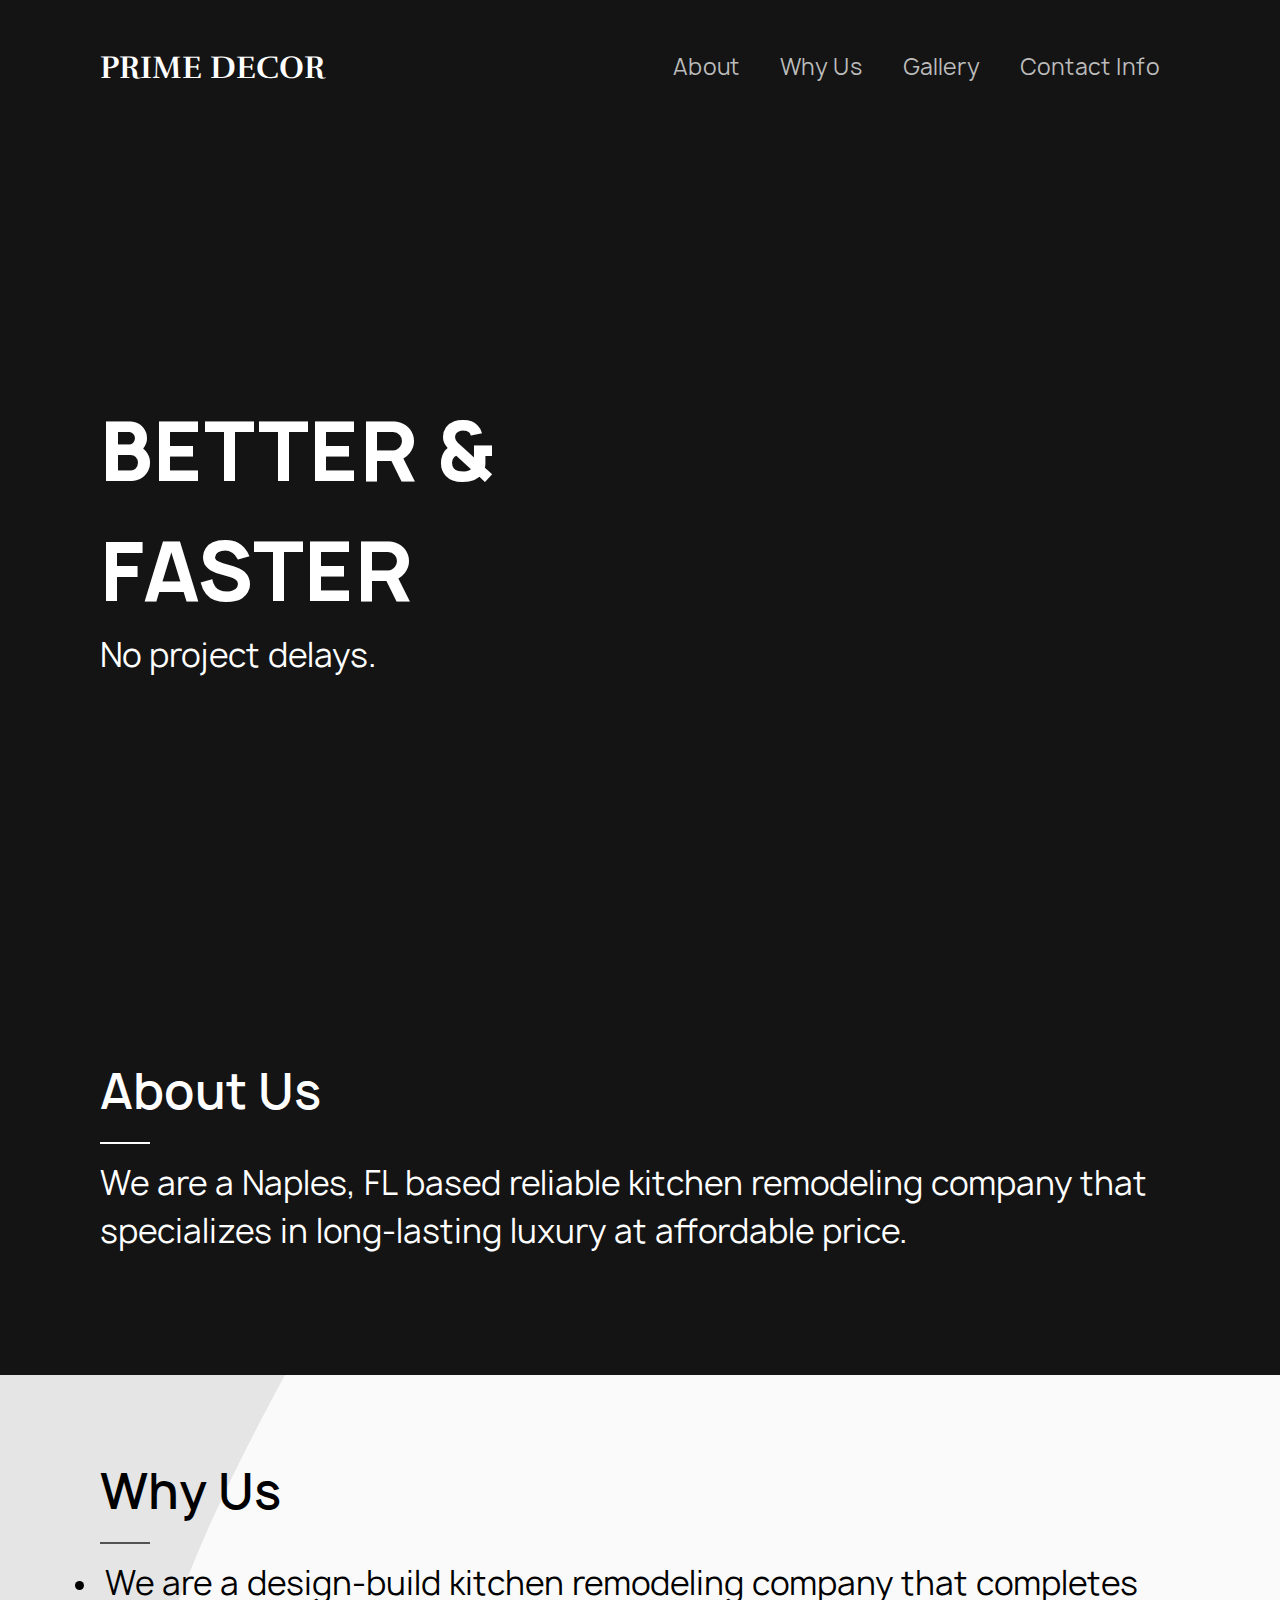
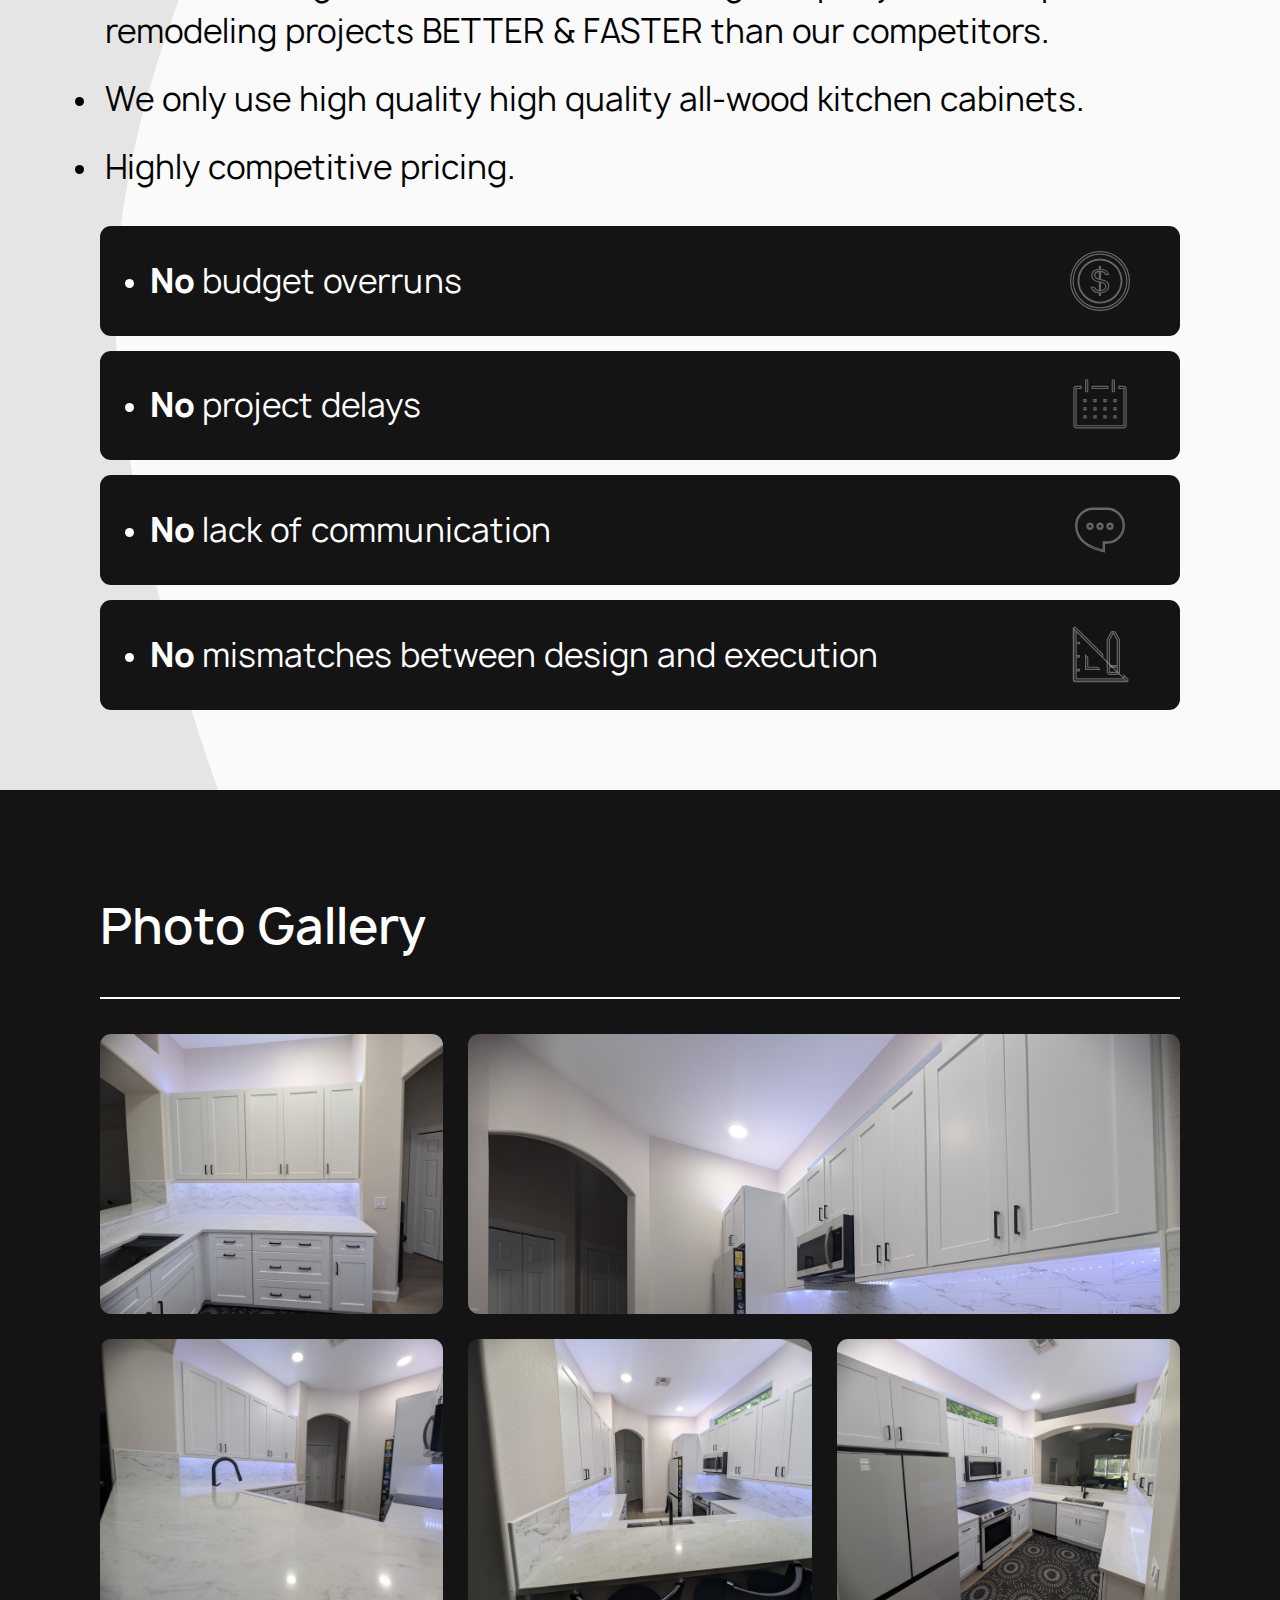
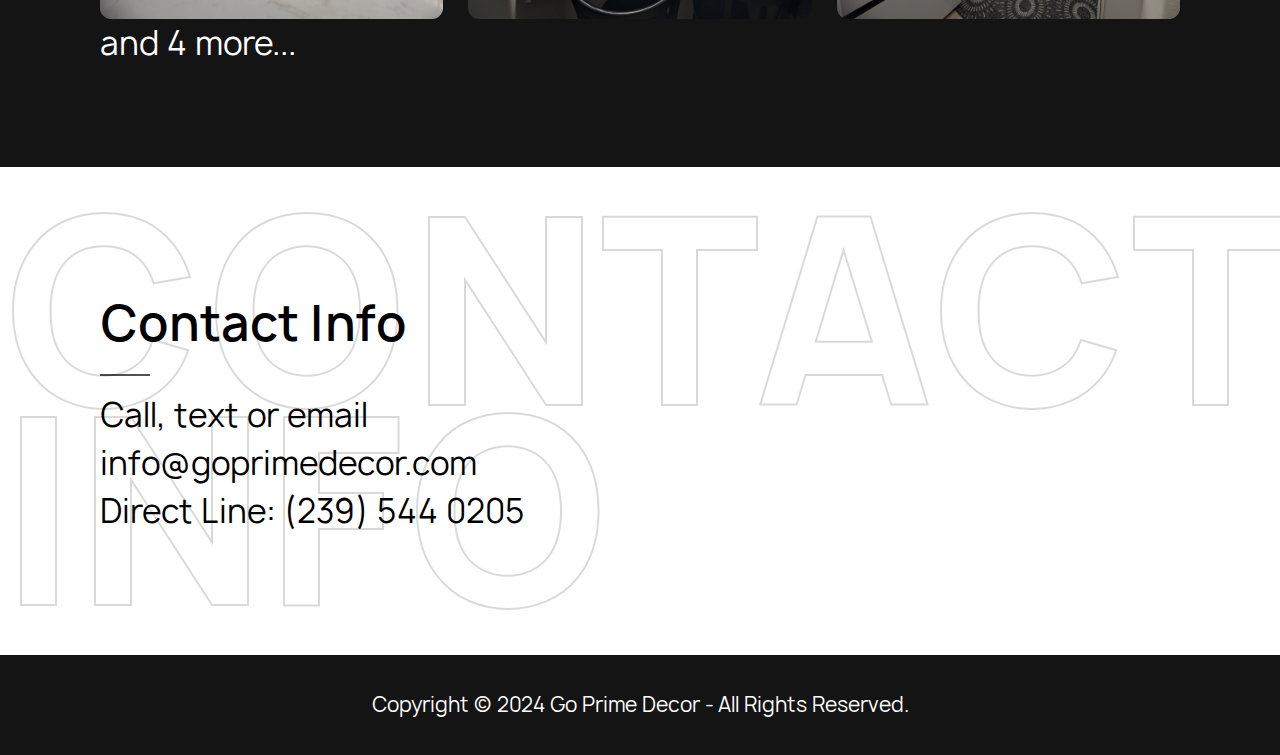
==== index.html @ 61acd876 "comm" ====
<!DOCTYPE html>
<html lang="en">

<head>
    <meta charset="UTF-8">
    <meta name="viewport" content="width=device-width, initial-scale=1.0">
    <title>Prime Decor</title>
    <link rel="stylesheet" href="https://cdnjs.cloudflare.com/ajax/libs/animate.css/4.1.1/animate.min.css" />
    <link rel="stylesheet" href="./styles/styles.css">
    <link rel="stylesheet" href="./styles/lightbox.css">
    <script src="./js/lightbox.js"></script>
</head>

<body>
    <header>
        <section class="header-container container" id="home">
            <h3 class="header-logo">
                <a href="#home" class="animate__animated animate__bounce">Prime Decor</a>
            </h3>

            <button class="header-burger" id="burger-button">
                <span class="burger-icon">&#9776;</span>
                <span class="close-icon">&times;</span>
            </button>

            <nav class="header-navbar" id="navbar">
                <ul>
                    <li class="header-navbar__item">
                        <a href="#about">About</a>
                    </li>
                    <li class="header-navbar__item">
                        <a href="#why">Why Us</a>
                    </li>
                    <li class="header-navbar__item">
                        <a href="#photo">Gallery</a>
                    </li>
                    <li class="header-navbar__item">
                        <a href="#contact">Contact Info</a>
                    </li>
                </ul>
            </nav>
        </section>
    </header>

    <main>
        <section class="slider container animate__animated animate__flipInX">
            <div class="slider-overlay"></div>
            <h1 class="slider-heading">
                Your Vision - Our Expertise <br>
                Kitchen remodeling done right
            </h1>
            <p class="slider-text">No project delays.</p>
        </section>

        <section class="about container withline" id="about">
            <h2 class="about-header animate__animated animate__backInLeft">About Us</h2>
            <p class="about-text">
                We are a Naples, FL based reliable kitchen remodeling company that
                specializes in long-lasting luxury at affordable price.
            </p>
        </section>

        <section class="why withline-light" id="why">
            <div class="why-content container">
                <h2 class="why-header">Why Us</h2>
                <ul class="why-list">
                    <li class="why-list__item">
                        <p>We are a design-build kitchen remodeling company that completes remodeling projects BETTER &
                            FASTER than our competitors.</p>
                    </li>
                    <li class="why-list__item">
                        <p>We only use high quality high quality all-wood kitchen cabinets.</p>
                    </li>
                    <li class="why-list__item">
                        <p>Highly competitive pricing.</p>
                    </li>
                </ul>

            </div>
            <ul class="why-cards container">
                <div class="why-cards__item animate__animated animate__lightSpeedInLeft animate__delay-1s">
                    <li class="why-cards__item-text">
                        <p><span>No</span> budget overruns</p>
                    </li>
                    <img src="./icons/coin.svg" class="why-cards__item-icon"></img>
                </div>

                <div class="why-cards__item animate__animated animate__lightSpeedInLeft animate__delay-2s">
                    <li class="why-cards__item-text">
                        <p><span>No</span> project delays</p>
                    </li>
                    <img src="./icons/calendar.svg" class="why-cards__item-icon"></img>
                </div>

                <div class="why-cards__item animate__animated animate__lightSpeedInLeft animate__delay-3s">
                    <li class="why-cards__item-text">
                        <p><span>No</span> lack of communication</p>
                    </li>
                    <img src="./icons/message.svg" class="why-cards__item-icon"></img>
                </div>

                <div class="why-cards__item animate__animated animate__lightSpeedInLeft animate__delay-4s">
                    <li class="why-cards__item-text">
                        <p><span>No</span> mismatches between design and execution</p>
                    </li>
                    <img src="./icons/design.svg" class="why-cards__item-icon"></img>
                </div>
            </ul>
        </section>




        <section class="photo-gallery container withline-long" id="photo">
            <h2 class="gallery-title">Photo Gallery</h2>
            <div class="photos">
            </div>
            <p class="gallery-more-text">and <span id="remaining-count">0</span> more...</p>
        </section>

        <section class="contact container withline-light" id="contact">
            <div class="contact-content">
                <h2 class="contact-title">Contact Info</h2>
                <p class="contact-text">Call, text or email <br>
                    <span><a href="mailto:info@goprimedecor.com">info@goprimedecor.com</a></span> <br>
                    <a href="tel:+2395440205">Direct Line: (239) 544 0205</a>
                </p>
            </div>
        </section>

    </main>

    <footer>
        <section class="footer-section">
            <p class="footer-text">Copyright © 2024 Go Prime Decor - All Rights Reserved.</p>
        </section>
    </footer>
    <script src="./js/script.js"></script>
</body>

</html>
---- styles/styles.css ----
@charset "UTF-8";
/**
  Нормализация блочной модели
 */
*,
::before,
::after {
  box-sizing: border-box;
}

/**
  Убираем внутренние отступы слева тегам списков,
  у которых есть атрибут class
 */
:where(ul, ol):where([class]) {
  padding-left: 0;
}

/**
  Убираем внешние отступы body и двум другим тегам,
  у которых есть атрибут class
 */
body,
:where(blockquote, figure):where([class]) {
  margin: 0;
}

/**
  Убираем внешние отступы вертикали нужным тегам,
  у которых есть атрибут class
 */
:where(h1,
h2,
h3,
h4,
h5,
h6,
p,
ul,
ol,
dl):where([class]) {
  margin-block: 0;
}

:where(dd[class]) {
  margin-left: 0;
}

:where(fieldset[class]) {
  margin-left: 0;
  padding: 0;
  border: none;
}

/**
  Убираем стандартный маркер маркированному списку,
  у которого есть атрибут class
 */
:where(ul[class]) {
  list-style: none;
}

:where(address[class]) {
  font-style: normal;
}

/**
  Обнуляем вертикальные внешние отступы параграфа,
  объявляем локальную переменную для внешнего отступа вниз,
  чтобы избежать взаимодействие с более сложным селектором
 */
p {
  --paragraphMarginBottom: 24px;
  margin-block: 0;
}

/**
  Внешний отступ вниз для параграфа без атрибута class,
  который расположен не последним среди своих соседних элементов
 */
p:where(:not([class]):not(:last-child)) {
  margin-bottom: var(--paragraphMarginBottom);
}

/**
  Упрощаем работу с изображениями
 */
img {
  display: block;
  max-width: 100%;
}

/**
  Наследуем свойства шрифт для полей ввода
 */
input,
textarea,
select,
button {
  font: inherit;
}

html {
  /**
    Пригодится в большинстве ситуаций
    (когда, например, нужно будет "прижать" футер к низу сайта)
   */
  height: 100%;
}

/**
  Плавный скролл
 */
html,
:has(:target) {
  scroll-behavior: smooth;
}

body {
  /**
    Пригодится в большинстве ситуаций
    (когда, например, нужно будет "прижать" футер к низу сайта)
   */
  min-height: 100%;
  /**
    Унифицированный интерлиньяж
   */
  line-height: 1.5;
}

/**
  Приводим к единому цвету svg-элементы
 */
svg *[fill] {
  fill: currentColor;
}

svg *[stroke] {
  stroke: currentColor;
}

/**
  Чиним баг задержки смены цвета при взаимодействии с svg-элементами
 */
svg * {
  transition-property: fill, stroke;
}

/**
  Удаляем все анимации и переходы для людей,
  которые предпочитают их не использовать
 */
@media (prefers-reduced-motion: reduce) {
  *,
  ::before,
  ::after {
    animation-duration: 0.01ms !important;
    animation-iteration-count: 1 !important;
    transition-duration: 0.01ms !important;
    scroll-behavior: auto !important;
  }
}
@font-face {
  font-family: "Manrope";
  src: url("../fonts/Manrope-Regular.woff2") format("woff2");
  font-weight: 400;
  font-style: normal;
  font-display: swap;
}
@font-face {
  font-family: "Manrope";
  src: url("../fonts/Manrope-Medium.woff2") format("woff2");
  font-weight: 500;
  font-style: normal;
  font-display: swap;
}
@font-face {
  font-family: "Manrope";
  src: url("../fonts/Manrope-Semibold.woff2") format("woff2");
  font-weight: 600;
  font-style: normal;
  font-display: swap;
}
@font-face {
  font-family: "Manrope";
  src: url("../fonts/Manrope-ExtraBold.woff2") format("woff2");
  font-weight: 800;
  font-style: normal;
  font-display: swap;
}
@font-face {
  font-family: "Rufina";
  src: url("../fonts/Rufina-Bold.woff2") format("woff2");
  font-weight: 700;
  font-style: normal;
  font-display: swap;
}
body {
  font-family: var(--font-family-base);
  font-weight: 400;
  color: var(--color-light);
  background-color: var(--color-dark);
}

a,
button,
input,
textarea,
svg * {
  transition-duration: 0.3s;
}

a {
  text-decoration: none;
  color: inherit;
}

h1 {
  font-size: 80px;
  font-weight: 800;
}

h2 {
  font-size: 48px;
  font-weight: 600;
}

p {
  font-size: 32px;
}

:root {
  --color-dark: #141414;
  --color-light: #fff;
  --color-black: #000;
  --color-gray: #BCBCBC;
  --color-line-gray: #525252;
  --line: 2px solid var(--color-light);
  --radius: 11px;
  --transparent-35: rgba(white, 0.35);
  --transparent-text: rgba(0,0,0, 0.15);
  --transparent-text-mobile: rgba(0,0,0, 0.09);
  --blackout-photo: rgba(0, 0, 0, 0.50);
  --font-family-base: "Manrope", sans-serif;
  --font-family-logo: "Rufina", sans-serif;
}

@media (max-width: 1023px) {
  h1 {
    font-size: 70px;
  }
}
@media (max-width: 767px) {
  h1 {
    font-size: 45px;
  }
}
@media (max-width: 480px) {
  h1 {
    font-size: 35px;
  }
}

@media (max-width: 1023px) {
  h2 {
    font-size: 35px;
  }
}
@media (max-width: 767px) {
  h2 {
    font-size: 35px;
  }
}
@media (max-width: 480px) {
  h2 {
    font-size: 30px;
  }
}

@media (max-width: 1023px) {
  p {
    font-size: 26px;
  }
}
@media (max-width: 767px) {
  p {
    font-size: 21px;
    line-height: 28px;
  }
}

.header-container {
  display: flex;
  justify-content: space-between;
  padding-block: 35px;
}

.container {
  padding-inline: 250px;
}
@media (max-width: 1023px) {
  .container {
    padding-inline: 50px;
  }
}
@media (min-width: 1024px) and (max-width: 1281px) {
  .container {
    padding-inline: 100px;
  }
}

.header-logo {
  font-family: var(--font-family-logo);
  font-size: 32px;
  text-transform: uppercase;
  align-content: center;
}

.header-navbar {
  display: flex;
  flex-direction: row;
  list-style: none;
  margin: 0;
  padding: 0;
}

.header-navbar ul {
  display: flex;
  flex-direction: row;
  z-index: 1000;
}

.header-navbar__item {
  list-style: none;
  font-size: 22px;
  padding-inline: 40px;
  color: var(--color-gray);
}
.header-navbar__item.active {
  color: var(--color-light);
}
.header-navbar__item:hover {
  color: var(--color-light);
}
@media (max-width: 1023px) {
  .header-navbar__item {
    font-size: 19px;
    padding-inline: 20px;
  }
}
@media (min-width: 1024px) and (max-width: 1281px) {
  .header-navbar__item {
    font-size: 22px;
    padding-inline: 20px;
  }
}
@media (min-width: 768px) and (max-width: 1024px) {
  .header-navbar__item {
    font-size: 19px;
    padding-inline: 10px;
  }
}

.header-burger {
  display: none;
  /* Скрываем бургер-меню по умолчанию */
  font-size: 24px;
  background: none;
  border: none;
  cursor: pointer;
  color: var(--color-light);
}

.header-burger .burger-icon,
.header-burger .close-icon {
  display: none;
  /* Скрываем обе иконки по умолчанию */
}

.header-burger.active .burger-icon,
.header-burger:not(.active) .close-icon {
  display: none;
  /* Скрываем соответствующие иконки */
}

.header-burger:not(.active) .burger-icon {
  display: block;
  /* Показываем бургер-иконку */
}

.header-burger.active .close-icon {
  display: block;
  /* Показываем иконку крестика */
}

@media (max-width: 767px) {
  .header-burger {
    display: block;
    /* Показываем бургер-меню на мобильных устройствах */
  }
  .header-navbar {
    display: none;
    /* Скрываем навигацию по умолчанию на малых экранах */
    flex-direction: column;
    background-color: var(--color-black);
    position: absolute;
    top: 100px;
    left: 0;
    width: 100%;
    box-shadow: 0px 4px 10px rgba(0, 0, 0, 0.1);
    z-index: 999;
    padding: 10px 0;
  }
  .header-navbar ul {
    flex-direction: column;
  }
  .header-navbar__item {
    padding-block: 15px;
    color: var(--color-light);
  }
  .header-navbar.active {
    display: flex;
    /* Показываем навигацию при нажатии на бургер-меню */
  }
}
.slider {
  width: 100%;
  height: 800px;
  display: flex;
  flex-direction: column;
  align-items: flex-start;
  background-size: cover;
  background-position: center;
  transition: background-image 1s ease-in-out;
  justify-content: center;
  position: relative;
}
@media (max-width: 1023px) {
  .slider {
    height: 600px;
  }
}
@media (max-width: 767px) {
  .slider {
    height: 400px;
  }
}
@media (max-width: 767px) {
  .slider-heading {
    line-height: 50px;
  }
}
@media (max-width: 480px) {
  .slider-heading {
    line-height: 45px;
  }
}
.slider-heading, .slider-text {
  position: relative;
  z-index: 2;
  color: var(--color-light);
  transition: opacity 1s ease-in-out;
}
.slider-overlay {
  position: absolute;
  top: 0;
  left: 0;
  width: 100%;
  height: 100%;
  background-size: cover;
  background-position: center;
  transition: opacity 1s ease-in-out;
  z-index: 1;
}

.about {
  padding-block: 120px;
}
@media (max-width: 1023px) {
  .about {
    padding-block: 40px;
  }
}

.withline-long h2::after {
  content: "";
  display: block;
  width: 100%;
  height: 2px;
  margin-block: 35px;
  background-color: var(--color-light);
}
.withline-light h2::after {
  content: "";
  display: block;
  width: 50px;
  height: 2px;
  margin-block: 15px;
  background-color: var(--color-line-gray);
}
.withline h2::after {
  content: "";
  display: block;
  width: 50px;
  height: 2px;
  background-color: var(--color-light);
  margin-block: 15px;
}

.why {
  color: var(--color-black);
  padding-block: 80px;
  background-image: url(../icons/bg.svg);
  background-repeat: no-repeat;
  background-size: cover;
}
@media (max-width: 767px) {
  .why {
    padding-block: 40px;
  }
}

.why-list__item {
  list-style: disc;
  padding-bottom: 20px;
}
.why-list__item::marker {
  font-size: 25px;
}
.why-list__item p {
  padding-left: 5px;
}

.why-cards {
  margin-top: 15px;
  display: flex;
  flex-direction: column;
  gap: 15px;
}
@media (max-width: 767px) {
  .why-cards {
    padding-inline: 10px;
  }
}

.why-cards__item {
  display: flex;
  flex-direction: row;
  justify-content: space-between;
  padding-inline: 50px;
  padding-block: 25px;
  color: var(--color-light);
  background-color: var(--color-dark);
  border-radius: var(--radius);
}
@media (max-width: 767px) {
  .why-cards__item {
    padding-inline: 50px;
    padding-block: 10px;
  }
}
.why-cards__item-text {
  list-style: disc;
  align-self: center;
}
.why-cards__item-text::marker {
  font-size: 25px;
}
.why-cards__item-text p span {
  font-weight: 800;
}
.why-cards__item-icon {
  width: 60px;
}

.photo-gallery {
  padding-block: 100px;
}
@media (max-width: 1023px) {
  .photo-gallery {
    padding-block: 50px;
  }
}

.gallery-more-text {
  cursor: pointer;
}

.photos {
  display: grid;
  grid-template-columns: repeat(3, 1fr);
  grid-gap: 25px;
}
@media (max-width: 767px) {
  .photos {
    grid-gap: 15px;
    grid-template-columns: repeat(1, 3fr);
  }
}

.photos__item {
  width: 100%;
  height: 280px;
  background-repeat: no-repeat;
  background-size: cover;
  border-radius: var(--radius);
  position: relative;
  opacity: 1;
  transition: opacity 0.5s ease;
}
@media (max-width: 1023px) {
  .photos__item {
    height: 200px;
  }
}

.hidden {
  opacity: 0;
  height: 0;
  overflow: hidden;
  pointer-events: none;
  /* Отключаем взаимодействие */
}

.large-photo {
  grid-column: span 2;
}

.overlay {
  position: absolute;
  top: 0;
  left: 0;
  width: 100%;
  height: 100%;
  background-color: var(--blackout-photo);
  opacity: 0;
  cursor: pointer;
  display: flex;
  align-items: center;
  justify-content: center;
  transition: opacity 0.3s ease;
}

.photos__item:hover .overlay {
  opacity: 1;
}

.contact {
  background-color: var(--color-light);
  color: var(--color-black);
  padding-block: 120px;
  position: relative;
  overflow: hidden;
}
@media (max-width: 767px) {
  .contact {
    padding-block: 50px;
  }
}
@media (max-width: 480px) {
  .contact {
    padding-block: 25px;
  }
}

.contact::before {
  content: "CONTACT\aINFO";
  position: absolute;
  top: 50%;
  left: 0;
  transform: translateY(-50%);
  font-size: 250px;
  font-weight: 800;
  white-space: pre;
  /* или pre-line */
  z-index: 2;
  line-height: 200px;
  pointer-events: none;
  display: block;
  text-align: left;
  color: transparent;
  /* Цвет внутреннего текста */
  -webkit-text-stroke: 2px var(--transparent-text);
  /* Толщина и цвет обводки */
  -webkit-text-fill-color: transparent;
  /* Для поддержки в Webkit браузерах */
}
@media (max-width: 767px) {
  .contact::before {
    font-size: 83px;
    line-height: 99px;
    -webkit-text-stroke: 2px var(--transparent-text-mobile);
  }
}

.contact-title,
.contact-text {
  position: relative;
  z-index: 1;
  /* чтобы текст был выше фона */
}

@media (max-width: 1023px) {
  .contact-text span {
    font-size: 25px;
  }
}

.footer-section {
  height: 100px;
  background-color: var(--color-dark);
  color: var(--color-light);
  display: flex;
  justify-content: center;
  align-items: center;
}
@media (max-width: 767px) {
  .footer-section {
    height: 50px;
  }
}

.footer-text {
  font-size: 20px;
}
@media (max-width: 767px) {
  .footer-text {
    font-size: 12px;
  }
}/*# sourceMappingURL=styles.css.map */
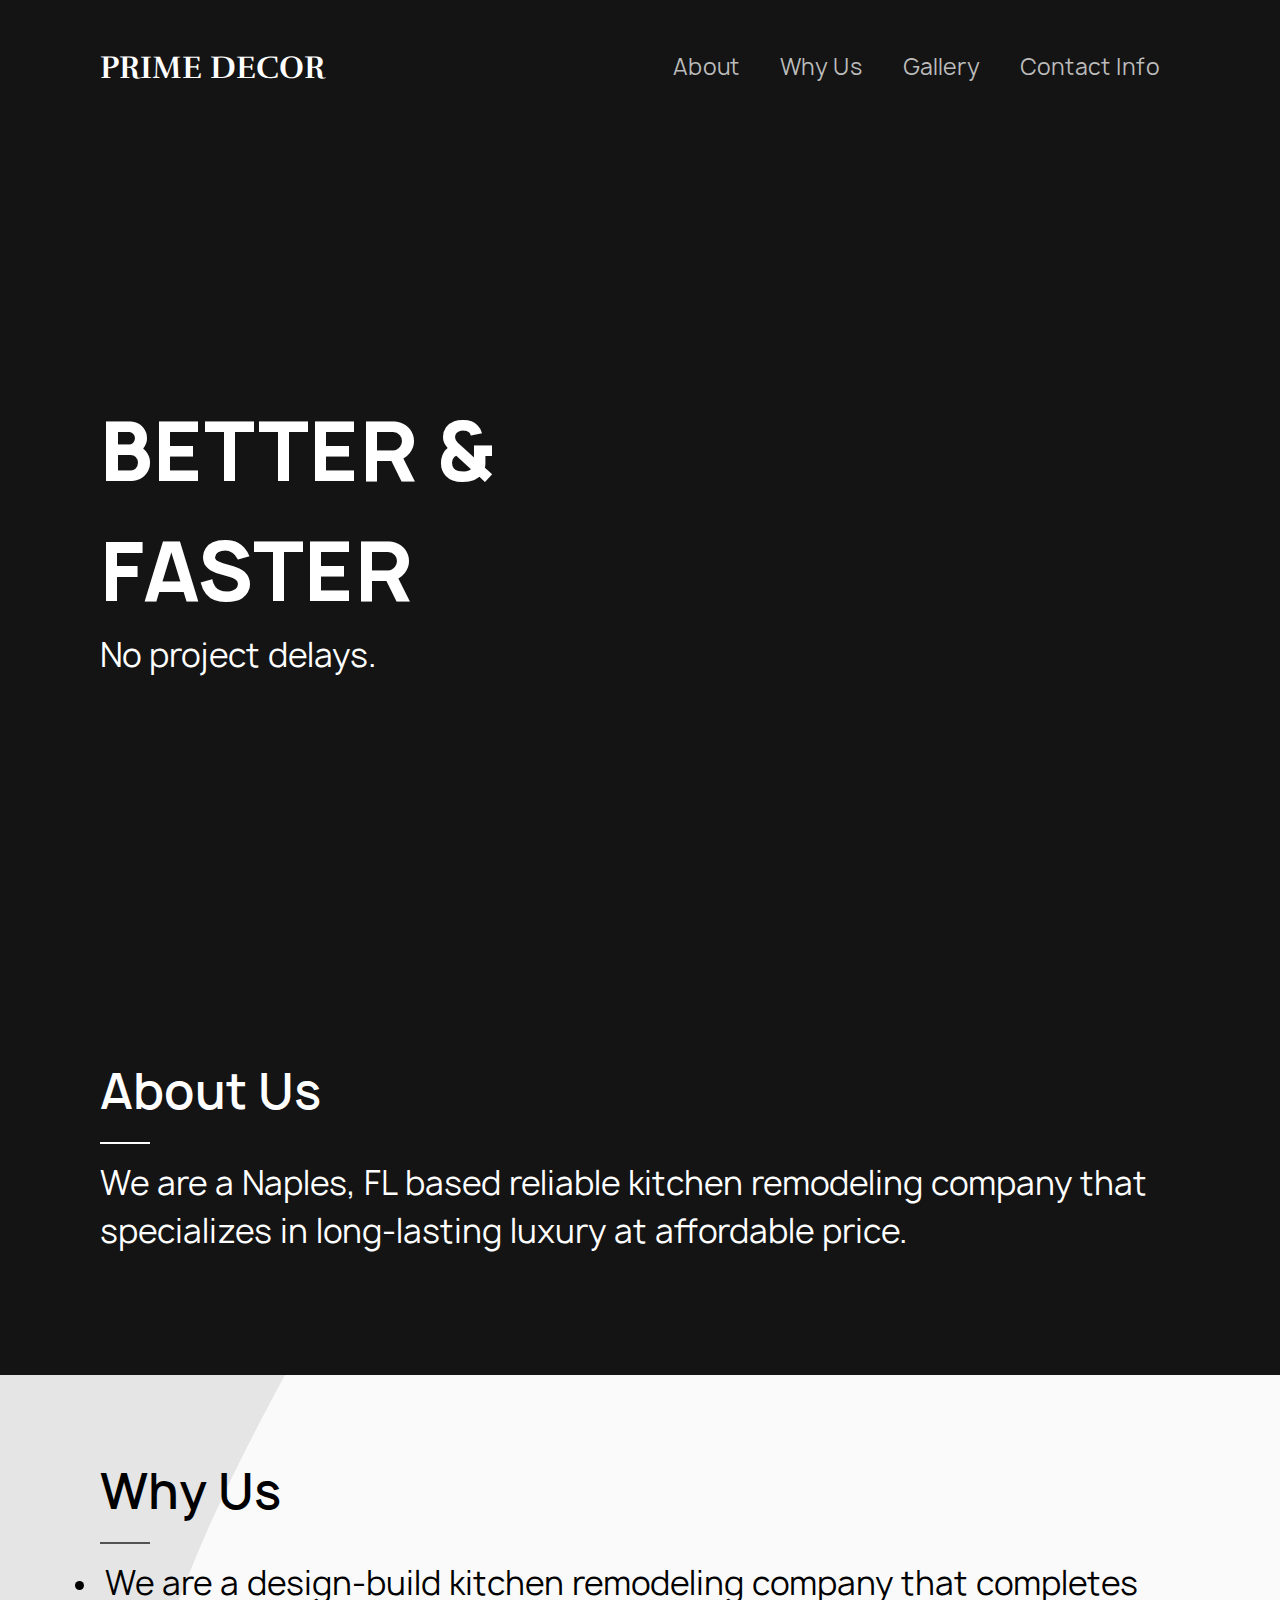
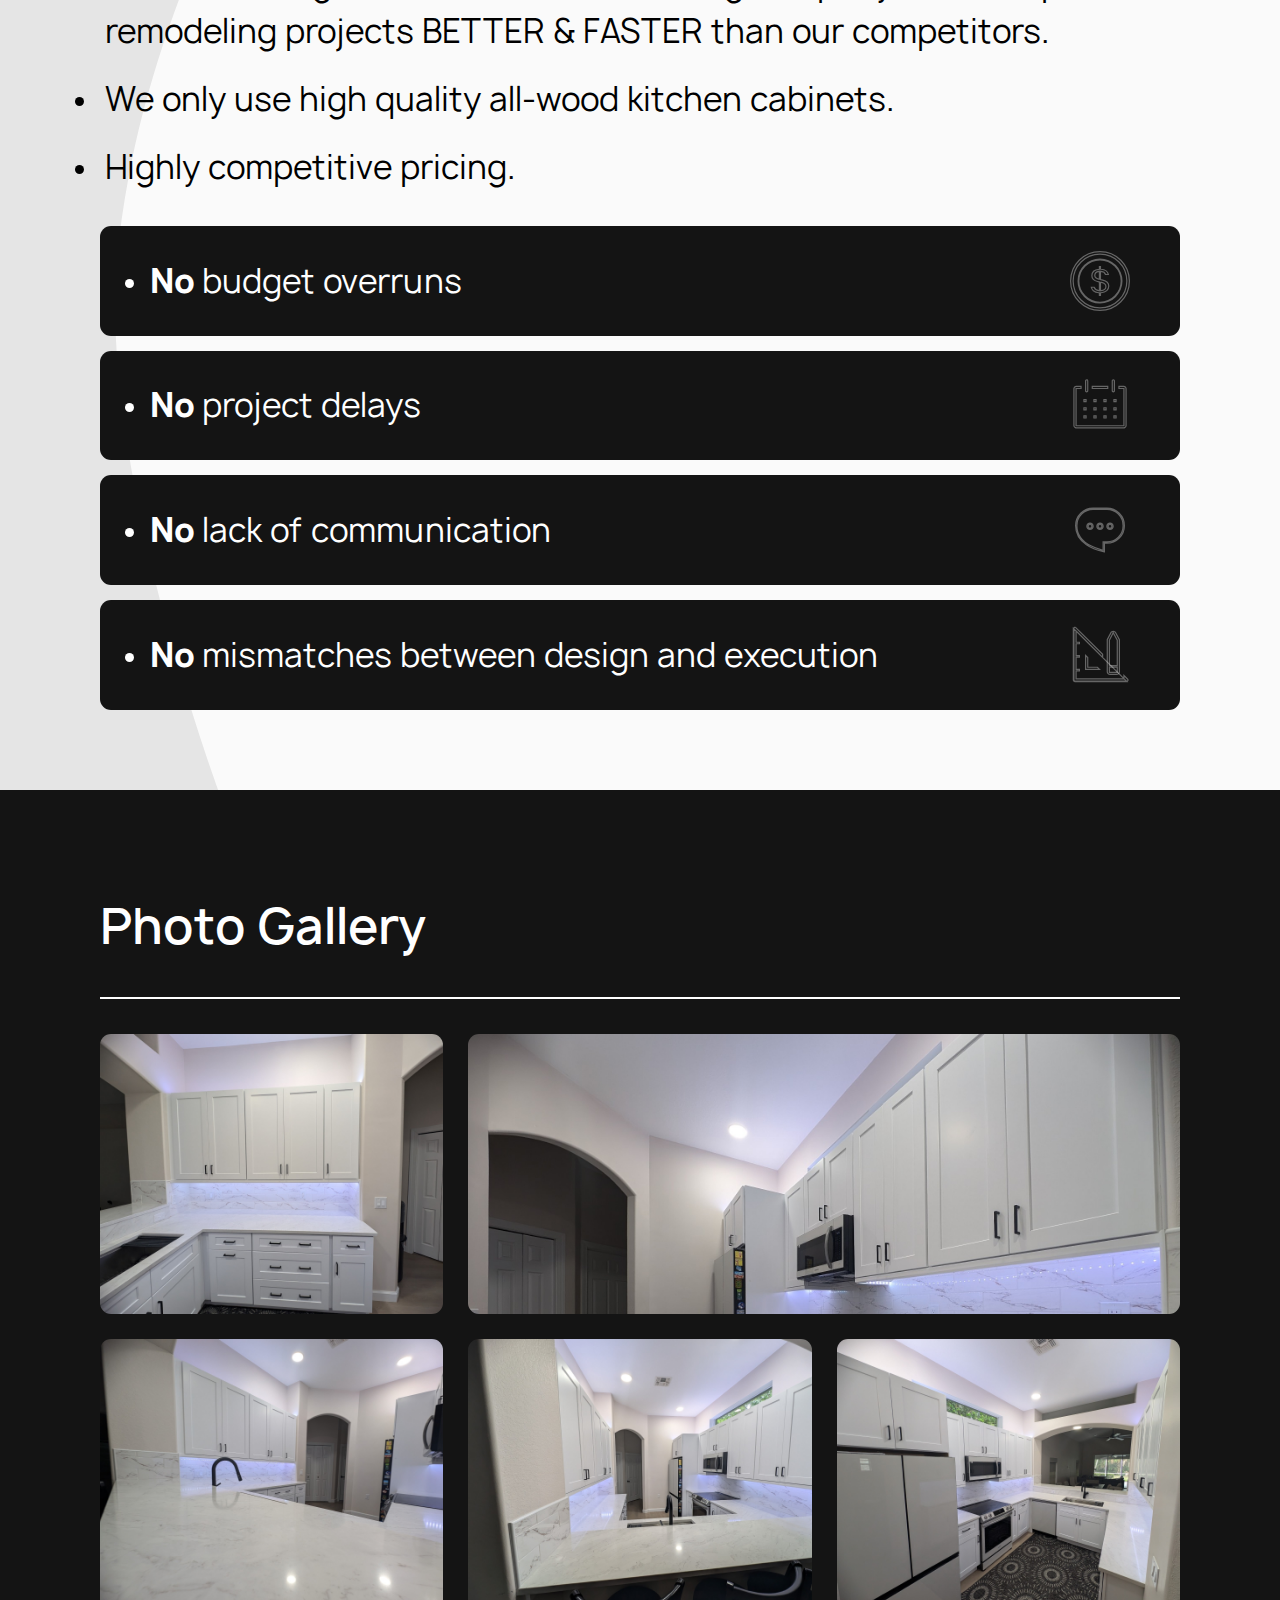
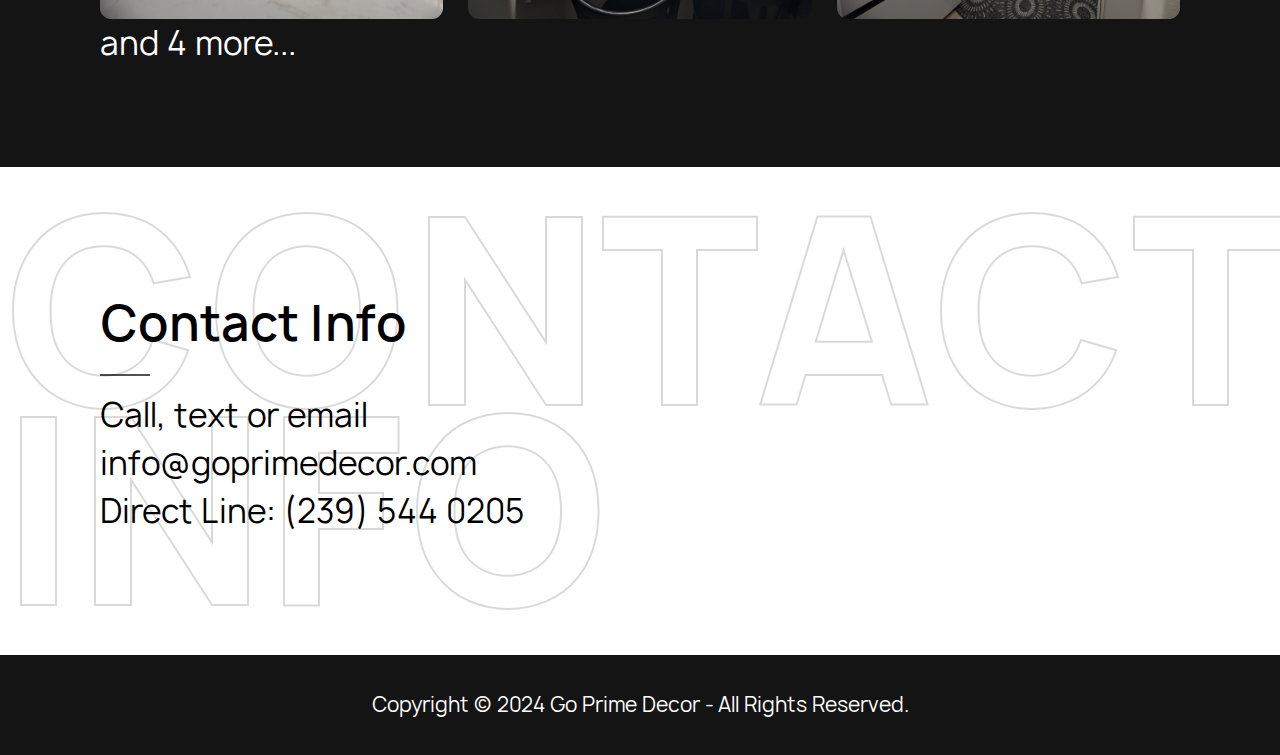
==== commit 3e71d239: "Merge branch 'main' of https://github.com/maxtkach/PrimeDecor" ====
--- a/index.html
+++ b/index.html
@@ -69,7 +69,7 @@
                             FASTER than our competitors.</p>
                     </li>
                     <li class="why-list__item">
-                        <p>We only use high quality high quality all-wood kitchen cabinets.</p>
+                        <p>We only use high quality all-wood kitchen cabinets.</p>
                     </li>
                     <li class="why-list__item">
                         <p>Highly competitive pricing.</p>
@@ -138,4 +138,4 @@
     <script src="./js/script.js"></script>
 </body>
 
-</html>+</html>
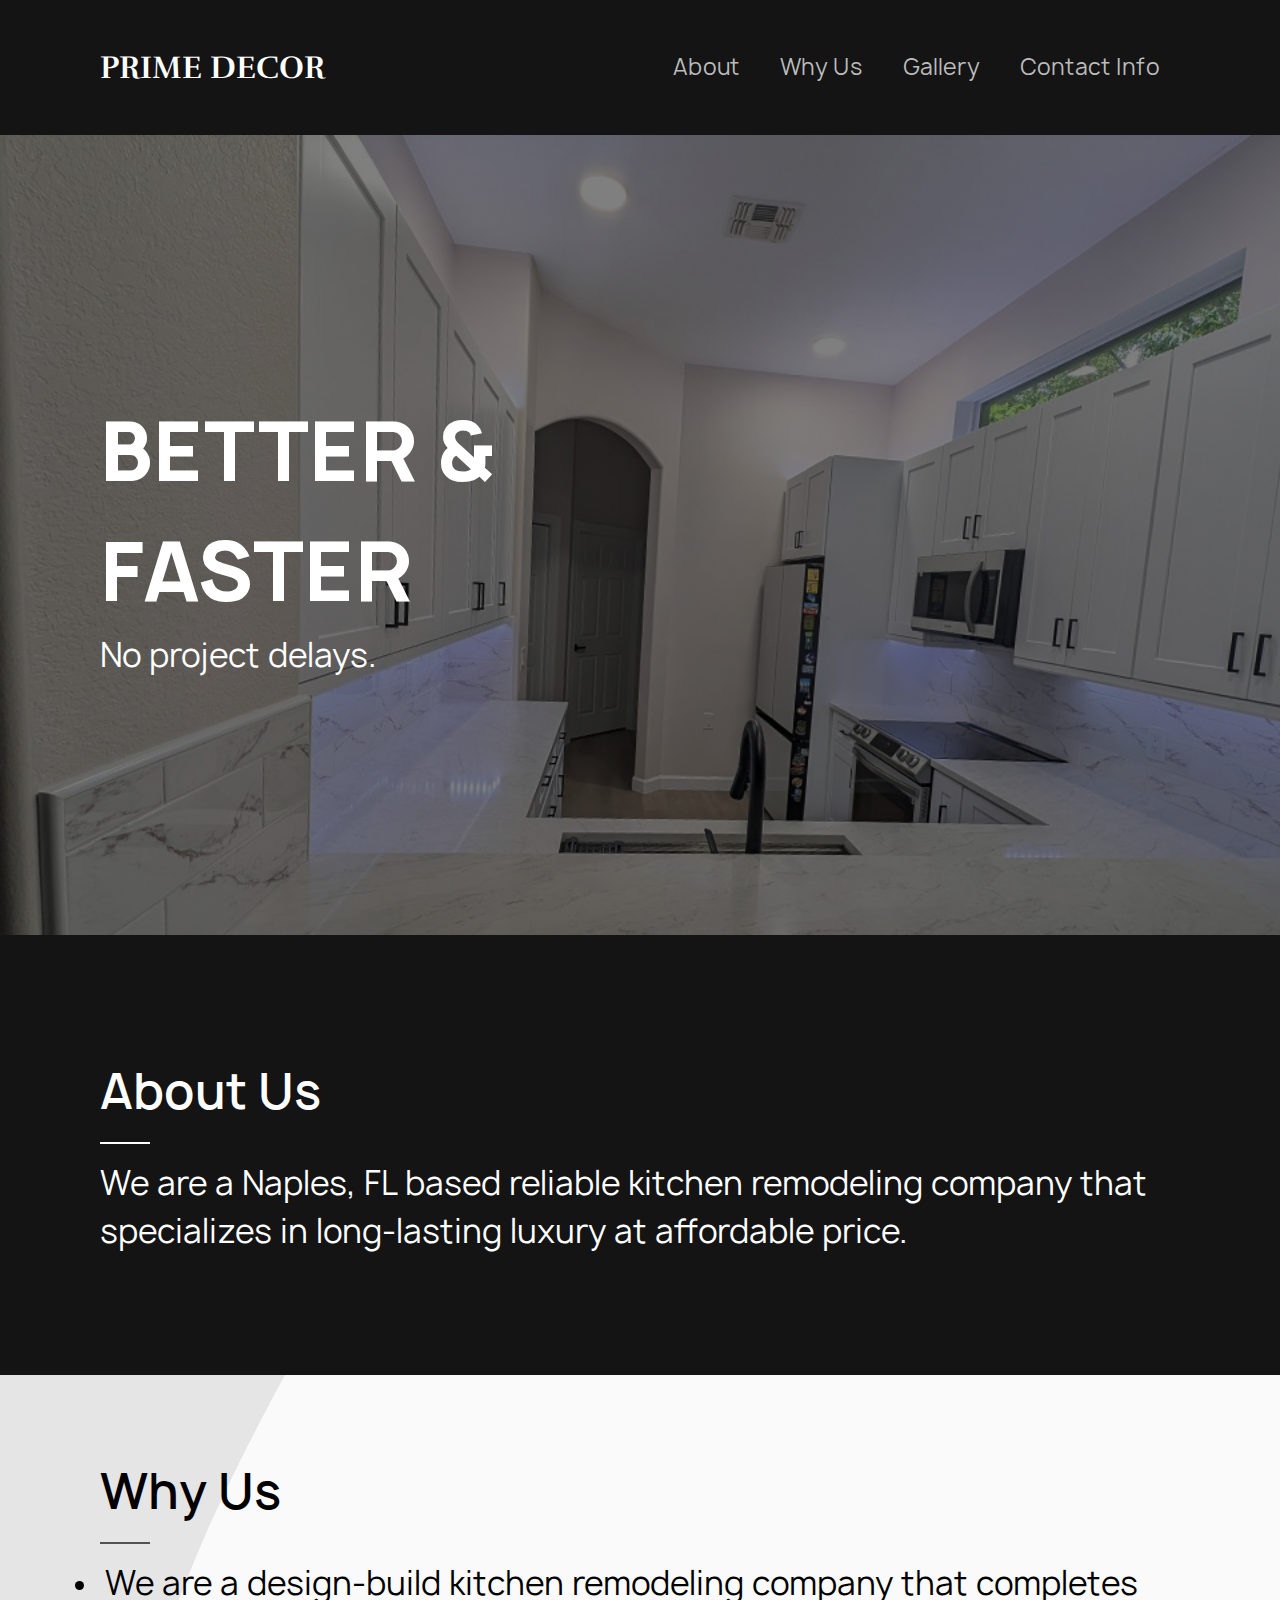
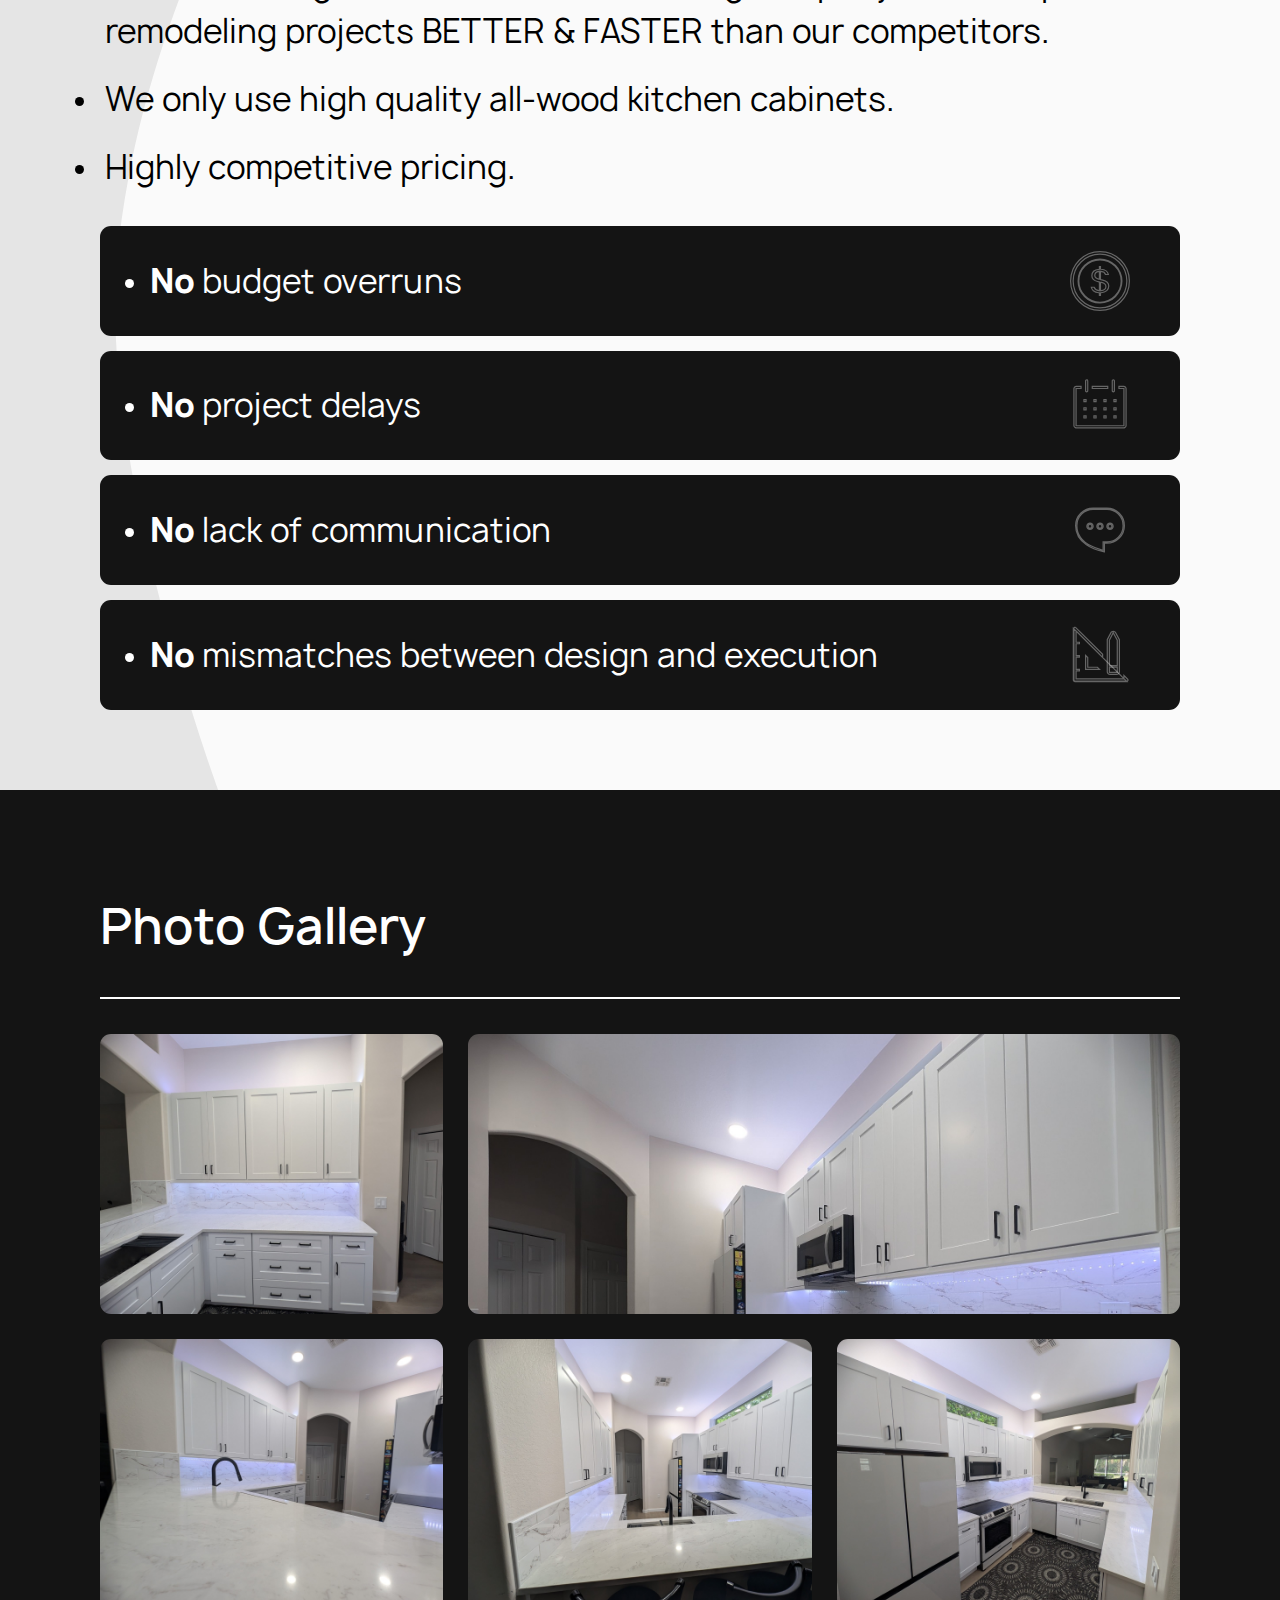
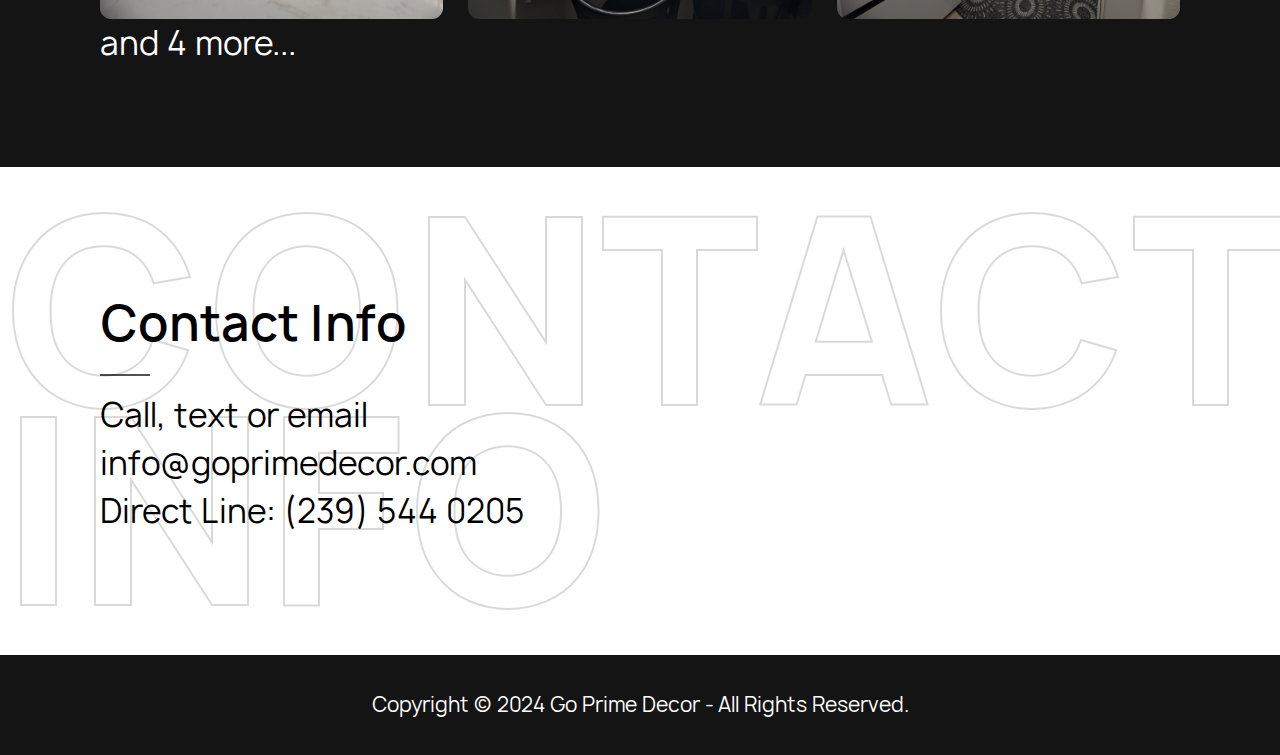
==== commit 49909b7b: "optimized" ====
--- a/index.html
+++ b/index.html
@@ -82,38 +82,36 @@
                     <li class="why-cards__item-text">
                         <p><span>No</span> budget overruns</p>
                     </li>
-                    <img src="./icons/coin.svg" class="why-cards__item-icon"></img>
+                    <img src="./icons/coin.svg" class="why-cards__item-icon" alt="Icon representing no budget overruns"></img>
                 </div>
 
                 <div class="why-cards__item animate__animated animate__lightSpeedInLeft animate__delay-2s">
                     <li class="why-cards__item-text">
                         <p><span>No</span> project delays</p>
                     </li>
-                    <img src="./icons/calendar.svg" class="why-cards__item-icon"></img>
+                    <img src="./icons/calendar.svg" class="why-cards__item-icon" alt="Icon representing no project delays"></img>
                 </div>
 
                 <div class="why-cards__item animate__animated animate__lightSpeedInLeft animate__delay-3s">
                     <li class="why-cards__item-text">
                         <p><span>No</span> lack of communication</p>
                     </li>
-                    <img src="./icons/message.svg" class="why-cards__item-icon"></img>
+                    <img src="./icons/message.svg" class="why-cards__item-icon" alt="Icon representing no lack of communication"></img>
                 </div>
 
                 <div class="why-cards__item animate__animated animate__lightSpeedInLeft animate__delay-4s">
                     <li class="why-cards__item-text">
                         <p><span>No</span> mismatches between design and execution</p>
                     </li>
-                    <img src="./icons/design.svg" class="why-cards__item-icon"></img>
+                    <img src="./icons/design.svg" class="why-cards__item-icon" alt="Icon representing no mismatches between design and execution"></img>
                 </div>
             </ul>
         </section>
 
-
-
-
         <section class="photo-gallery container withline-long" id="photo">
             <h2 class="gallery-title">Photo Gallery</h2>
             <div class="photos">
+                <!-- Photo gallery images go here -->
             </div>
             <p class="gallery-more-text">and <span id="remaining-count">0</span> more...</p>
         </section>
@@ -127,7 +125,6 @@
                 </p>
             </div>
         </section>
-
     </main>
 
     <footer>
--- a/styles/styles.css
+++ b/styles/styles.css
@@ -727,4 +727,12 @@
   .footer-text {
     font-size: 12px;
   }
+}
+
+.slider-overlay {
+  transition: background-image 1s ease-in-out;
+}
+
+.slider-heading, .slider-text {
+  transition: opacity 0.5s ease-in-out;
 }/*# sourceMappingURL=styles.css.map */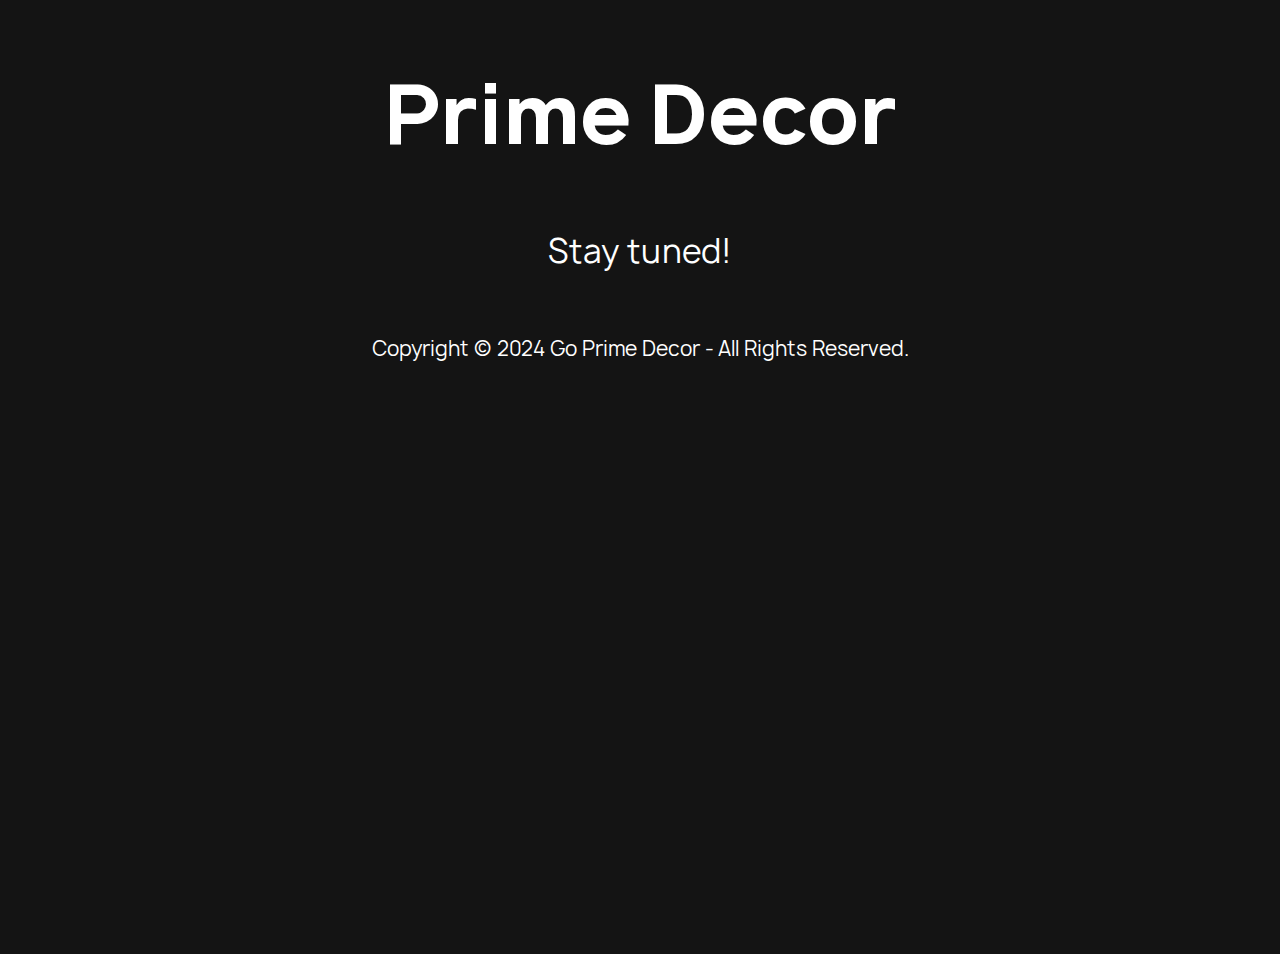
==== commit c9bb0407: "zaglushka" ====
--- a/index.html
+++ b/index.html
@@ -1,7 +1,9 @@
 <!DOCTYPE html>
 <html lang="en">
-
 <head>
+    <meta charset="UTF-8">
+    <meta name="viewport" content="width=device-width, initial-scale=1.0">
+    <title>Prime Decor</title>
     <meta charset="UTF-8">
     <meta name="viewport" content="width=device-width, initial-scale=1.0">
     <title>Prime Decor</title>
@@ -10,129 +12,13 @@
     <link rel="stylesheet" href="./styles/lightbox.css">
     <script src="./js/lightbox.js"></script>
 </head>
-
 <body>
-    <header>
-        <section class="header-container container" id="home">
-            <h3 class="header-logo">
-                <a href="#home" class="animate__animated animate__bounce">Prime Decor</a>
-            </h3>
-
-            <button class="header-burger" id="burger-button">
-                <span class="burger-icon">&#9776;</span>
-                <span class="close-icon">&times;</span>
-            </button>
-
-            <nav class="header-navbar" id="navbar">
-                <ul>
-                    <li class="header-navbar__item">
-                        <a href="#about">About</a>
-                    </li>
-                    <li class="header-navbar__item">
-                        <a href="#why">Why Us</a>
-                    </li>
-                    <li class="header-navbar__item">
-                        <a href="#photo">Gallery</a>
-                    </li>
-                    <li class="header-navbar__item">
-                        <a href="#contact">Contact Info</a>
-                    </li>
-                </ul>
-            </nav>
-        </section>
-    </header>
-
-    <main>
-        <section class="slider container animate__animated animate__flipInX">
-            <div class="slider-overlay"></div>
-            <h1 class="slider-heading">
-                Your Vision - Our Expertise <br>
-                Kitchen remodeling done right
-            </h1>
-            <p class="slider-text">No project delays.</p>
-        </section>
-
-        <section class="about container withline" id="about">
-            <h2 class="about-header animate__animated animate__backInLeft">About Us</h2>
-            <p class="about-text">
-                We are a Naples, FL based reliable kitchen remodeling company that
-                specializes in long-lasting luxury at affordable price.
-            </p>
-        </section>
-
-        <section class="why withline-light" id="why">
-            <div class="why-content container">
-                <h2 class="why-header">Why Us</h2>
-                <ul class="why-list">
-                    <li class="why-list__item">
-                        <p>We are a design-build kitchen remodeling company that completes remodeling projects BETTER &
-                            FASTER than our competitors.</p>
-                    </li>
-                    <li class="why-list__item">
-                        <p>We only use high quality all-wood kitchen cabinets.</p>
-                    </li>
-                    <li class="why-list__item">
-                        <p>Highly competitive pricing.</p>
-                    </li>
-                </ul>
-
-            </div>
-            <ul class="why-cards container">
-                <div class="why-cards__item animate__animated animate__lightSpeedInLeft animate__delay-1s">
-                    <li class="why-cards__item-text">
-                        <p><span>No</span> budget overruns</p>
-                    </li>
-                    <img src="./icons/coin.svg" class="why-cards__item-icon" alt="Icon representing no budget overruns"></img>
-                </div>
-
-                <div class="why-cards__item animate__animated animate__lightSpeedInLeft animate__delay-2s">
-                    <li class="why-cards__item-text">
-                        <p><span>No</span> project delays</p>
-                    </li>
-                    <img src="./icons/calendar.svg" class="why-cards__item-icon" alt="Icon representing no project delays"></img>
-                </div>
-
-                <div class="why-cards__item animate__animated animate__lightSpeedInLeft animate__delay-3s">
-                    <li class="why-cards__item-text">
-                        <p><span>No</span> lack of communication</p>
-                    </li>
-                    <img src="./icons/message.svg" class="why-cards__item-icon" alt="Icon representing no lack of communication"></img>
-                </div>
-
-                <div class="why-cards__item animate__animated animate__lightSpeedInLeft animate__delay-4s">
-                    <li class="why-cards__item-text">
-                        <p><span>No</span> mismatches between design and execution</p>
-                    </li>
-                    <img src="./icons/design.svg" class="why-cards__item-icon" alt="Icon representing no mismatches between design and execution"></img>
-                </div>
-            </ul>
-        </section>
-
-        <section class="photo-gallery container withline-long" id="photo">
-            <h2 class="gallery-title">Photo Gallery</h2>
-            <div class="photos">
-                <!-- Photo gallery images go here -->
-            </div>
-            <p class="gallery-more-text">and <span id="remaining-count">0</span> more...</p>
-        </section>
-
-        <section class="contact container withline-light" id="contact">
-            <div class="contact-content">
-                <h2 class="contact-title">Contact Info</h2>
-                <p class="contact-text">Call, text or email <br>
-                    <span><a href="mailto:info@goprimedecor.com">info@goprimedecor.com</a></span> <br>
-                    <a href="tel:+2395440205">Direct Line: (239) 544 0205</a>
-                </p>
-            </div>
-        </section>
-    </main>
-
+    <h1 style="text-align:center">Prime Decor</h1>
+    <p style="text-align: center;">Stay tuned!</p>
     <footer>
         <section class="footer-section">
             <p class="footer-text">Copyright © 2024 Go Prime Decor - All Rights Reserved.</p>
         </section>
     </footer>
-    <script src="./js/script.js"></script>
 </body>
-
-</html>
+</html>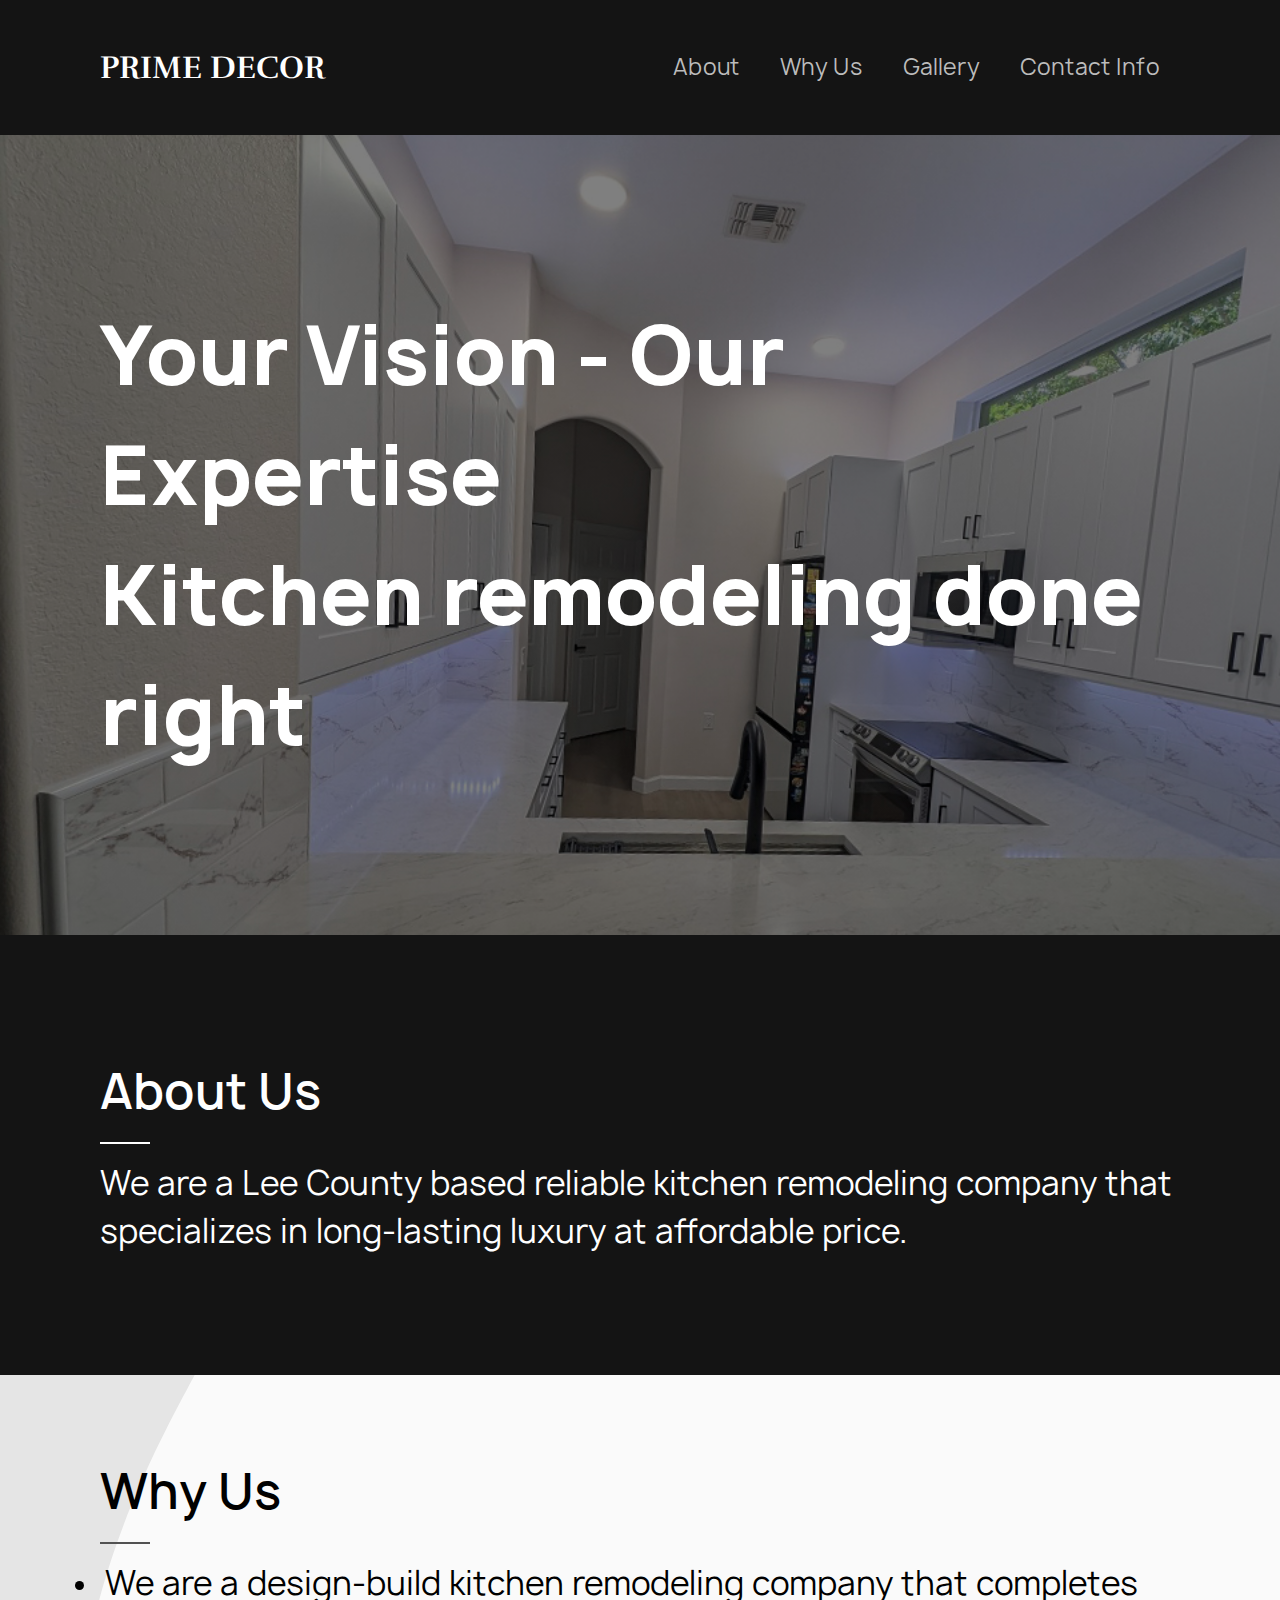
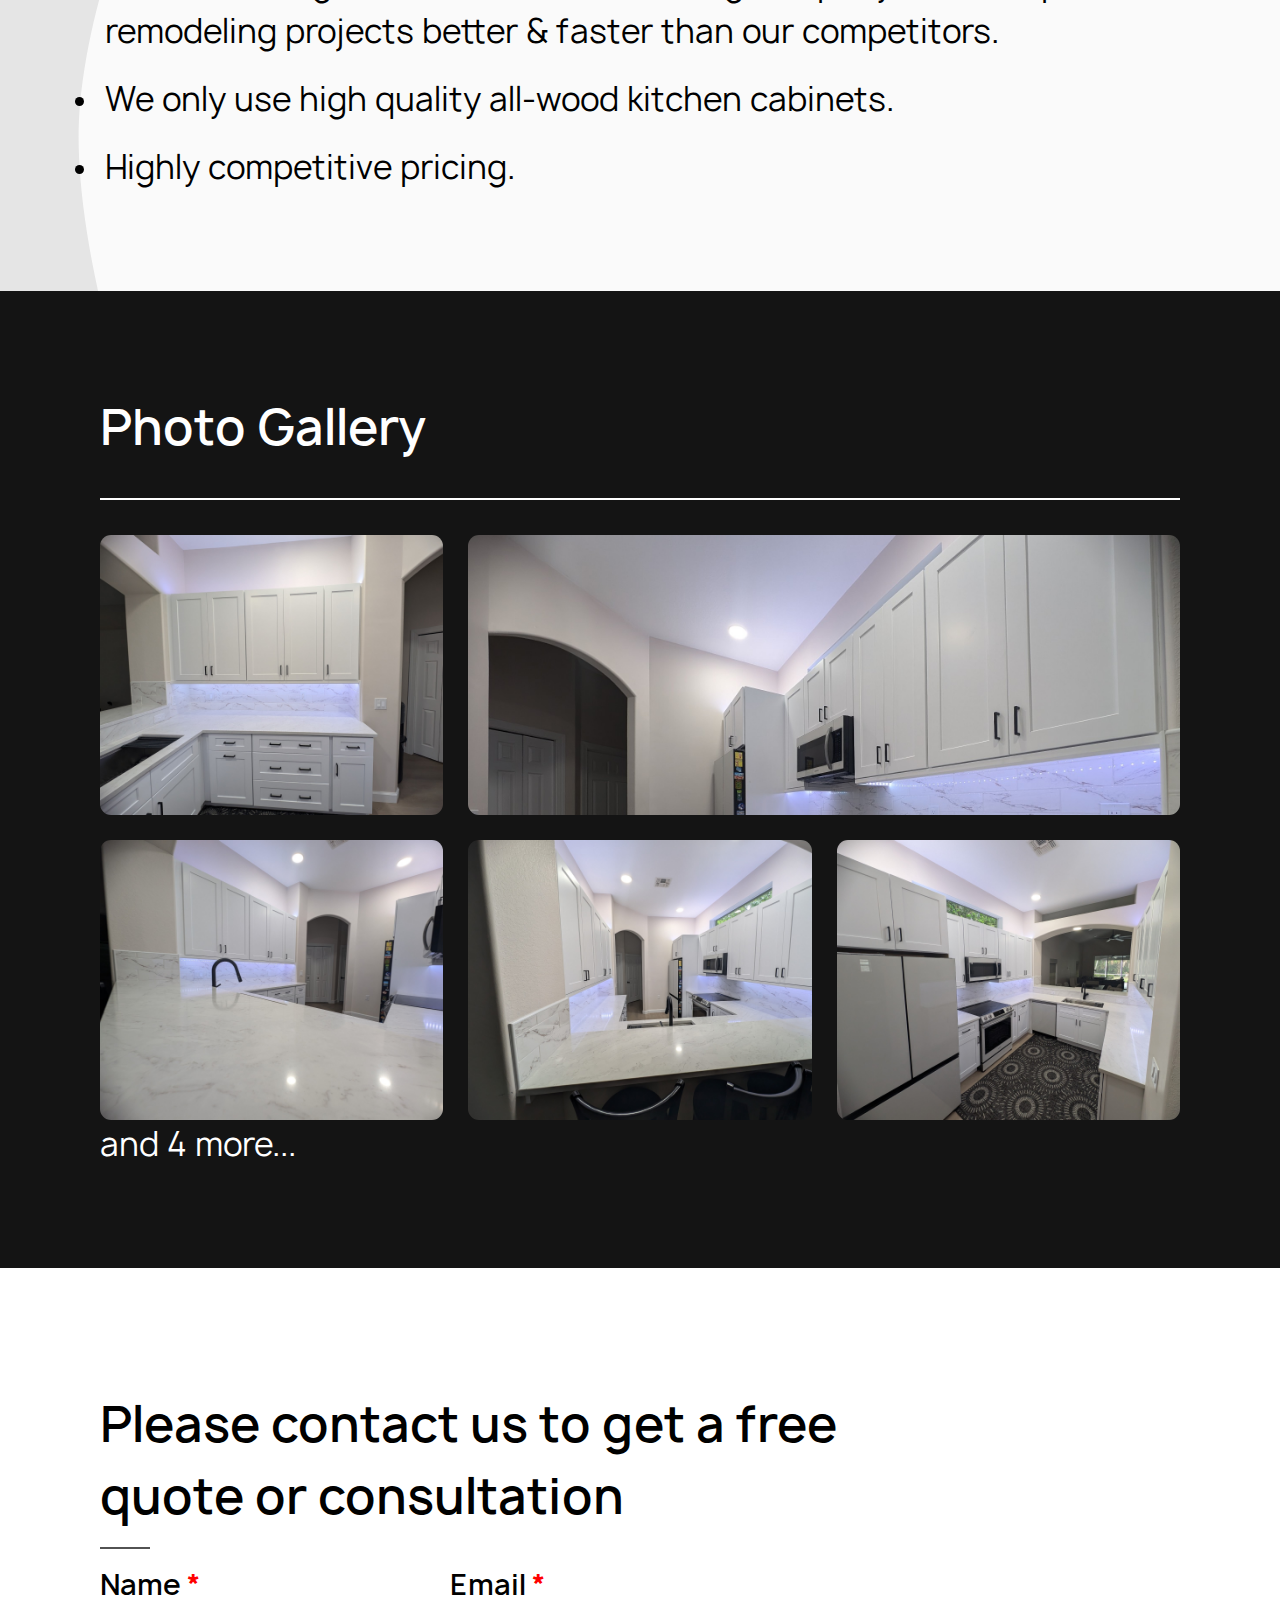
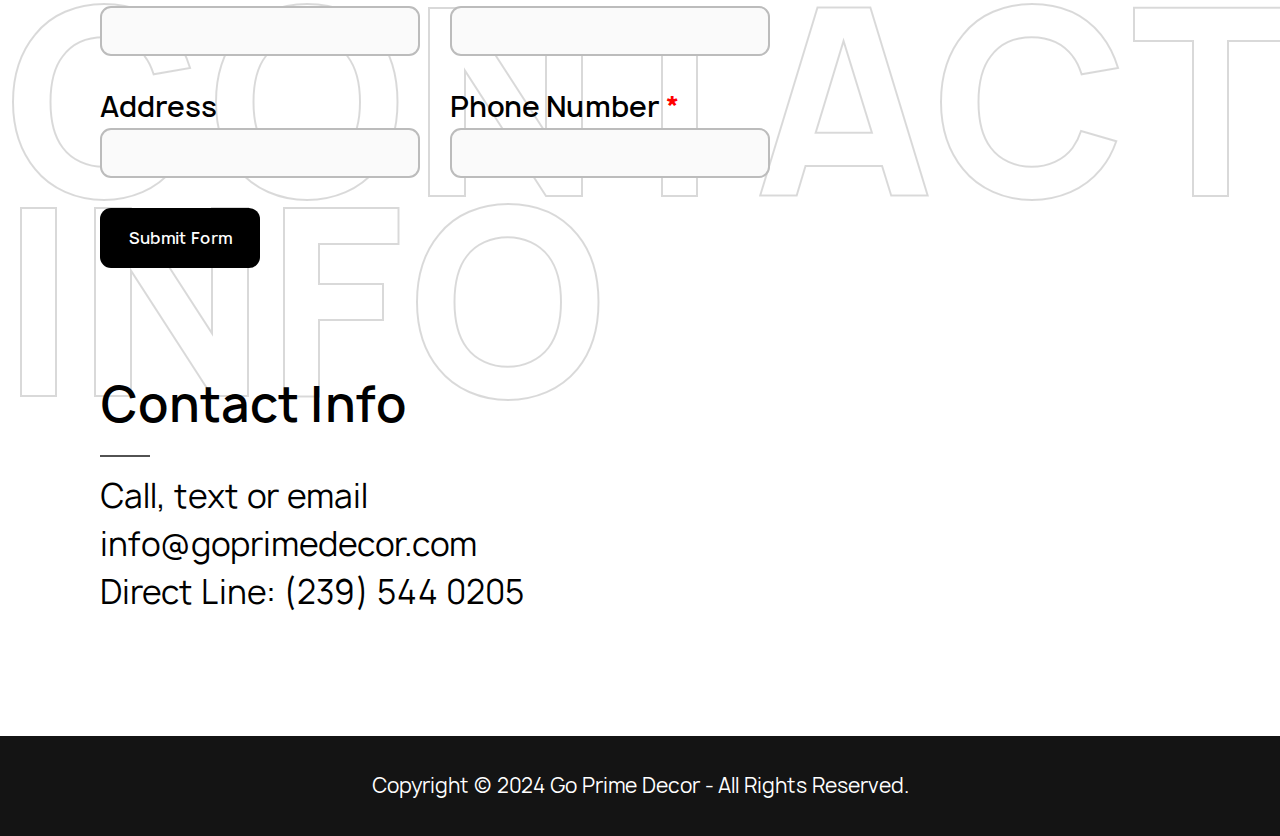
==== commit b6ce6c79: "form added" ====
--- a/index.html
+++ b/index.html
@@ -1,24 +1,170 @@
-<!DOCTYPE html>
-<html lang="en">
-<head>
-    <meta charset="UTF-8">
-    <meta name="viewport" content="width=device-width, initial-scale=1.0">
-    <title>Prime Decor</title>
-    <meta charset="UTF-8">
-    <meta name="viewport" content="width=device-width, initial-scale=1.0">
-    <title>Prime Decor</title>
-    <link rel="stylesheet" href="https://cdnjs.cloudflare.com/ajax/libs/animate.css/4.1.1/animate.min.css" />
-    <link rel="stylesheet" href="./styles/styles.css">
-    <link rel="stylesheet" href="./styles/lightbox.css">
-    <script src="./js/lightbox.js"></script>
-</head>
-<body>
-    <h1 style="text-align:center">Prime Decor</h1>
-    <p style="text-align: center;">Stay tuned!</p>
-    <footer>
-        <section class="footer-section">
-            <p class="footer-text">Copyright © 2024 Go Prime Decor - All Rights Reserved.</p>
-        </section>
-    </footer>
-</body>
+<!DOCTYPE html>
+<html lang="en">
+
+<head>
+    <meta charset="UTF-8">
+    <meta name="viewport" content="width=device-width, initial-scale=1.0">
+    <title>Prime Decor</title>
+    <link rel="stylesheet" href="https://cdnjs.cloudflare.com/ajax/libs/animate.css/4.1.1/animate.min.css" />
+    <link rel="stylesheet" href="./styles/styles.css">
+    <link rel="stylesheet" href="./styles/lightbox.css">
+    <script src="./js/lightbox.js"></script>
+</head>
+
+<body>
+    <header>
+        <section class="header-container container" id="home">
+            <h3 class="header-logo">
+                <a href="#home" class="animate__animated animate__bounce">Prime Decor</a>
+            </h3>
+
+            <button class="header-burger" id="burger-button">
+                <span class="burger-icon">&#9776;</span>
+                <span class="close-icon">&times;</span>
+            </button>
+
+            <nav class="header-navbar" id="navbar">
+                <ul>
+                    <li class="header-navbar__item">
+                        <a href="#about">About</a>
+                    </li>
+                    <li class="header-navbar__item">
+                        <a href="#why">Why Us</a>
+                    </li>
+                    <li class="header-navbar__item">
+                        <a href="#photo">Gallery</a>
+                    </li>
+                    <li class="header-navbar__item">
+                        <a href="#contact">Contact Info</a>
+                    </li>
+                </ul>
+            </nav>
+        </section>
+    </header>
+
+    <main>
+        <section class="slider container animate__animated animate__flipInX">
+            <div class="slider-overlay"></div>
+            <h1 class="slider-heading">
+                Your Vision - Our Expertise <br>
+                Kitchen remodeling done right
+            </h1>
+
+        </section>
+
+        <section class="about container withline" id="about">
+            <h2 class="about-header animate__animated animate__backInLeft">About Us</h2>
+            <p class="about-text">
+                We are a Lee County based reliable kitchen remodeling company that
+                specializes in long-lasting luxury at affordable price.
+            </p>
+        </section>
+
+        <section class="why withline-light" id="why">
+            <div class="why-content container">
+                <h2 class="why-header">Why Us</h2>
+                <ul class="why-list">
+                    <li class="why-list__item">
+                        <p>We are a design-build kitchen remodeling company that completes remodeling projects better &
+                            faster than our competitors.</p>
+                    </li>
+                    <li class="why-list__item">
+                        <p>We only use high quality all-wood kitchen cabinets.</p>
+                    </li>
+                    <li class="why-list__item">
+                        <p>Highly competitive pricing.</p>
+                    </li>
+                </ul>
+
+            </div>
+            <!-- <ul class="why-cards container">
+                <div class="why-cards__item animate__animated animate__lightSpeedInLeft animate__delay-1s">
+                    <li class="why-cards__item-text">
+                        <p><span>No</span> budget overruns</p>
+                    </li>
+                    <img src="./icons/coin.svg" class="why-cards__item-icon" alt="Icon representing no budget overruns"></img>
+                </div>
+
+                <div class="why-cards__item animate__animated animate__lightSpeedInLeft animate__delay-2s">
+                    <li class="why-cards__item-text">
+                        <p><span>No</span> project delays</p>
+                    </li>
+                    <img src="./icons/calendar.svg" class="why-cards__item-icon" alt="Icon representing no project delays"></img>
+                </div>
+
+                <div class="why-cards__item animate__animated animate__lightSpeedInLeft animate__delay-3s">
+                    <li class="why-cards__item-text">
+                        <p><span>No</span> lack of communication</p>
+                    </li>
+                    <img src="./icons/message.svg" class="why-cards__item-icon" alt="Icon representing no lack of communication"></img>
+                </div>
+
+                <div class="why-cards__item animate__animated animate__lightSpeedInLeft animate__delay-4s">
+                    <li class="why-cards__item-text">
+                        <p><span>No</span> mismatches between design and execution</p>
+                    </li>
+                    <img src="./icons/design.svg" class="why-cards__item-icon" alt="Icon representing no mismatches between design and execution"></img>
+                </div>
+            </ul> -->
+        </section>
+
+        <section class="photo-gallery container withline-long" id="photo">
+            <h2 class="gallery-title">Photo Gallery</h2>
+            <div class="photos">
+                <!-- Photo gallery images go here -->
+            </div>
+            <p class="gallery-more-text">and <span id="remaining-count">0</span> more...</p>
+        </section>
+
+        <section class="contact container withline-light" id="contact">
+
+            <div class="contact-content">
+                <form id="customForm"
+                    action="https://docs.google.com/forms/d/e/1FAIpQLSdB0RNNNaiRVLQyKW2r9siZkQvZO6jGthmM1bmb-Pu1xsRMMQ/formResponse"
+                    method="post" target="hidden_iframe" onsubmit="return validateForm();">
+                    <h2 class="contact-title">Please contact us to get a free quote or consultation</h2>
+                    <div class="contact-form-row">
+                        <div class="contact-form-section">
+                            <label for="entry.827432344">Name <span>*</span></label>
+                            <input type="text" name="entry.827432344" id="name">
+                        </div>
+                        <div class="contact-form-section">
+                            <label for="entry.1902565585">Email <span>*</span></label>
+                            <input type="email" name="entry.1902565585" id="email">
+                        </div>
+                    </div>
+                    <div class="contact-form-row">
+                        <div class="contact-form-section">
+                            <label for="entry.1823542240">Address</label>
+                            <input type="text" name="entry.1823542240" id="address">
+                        </div>
+                        <div class="contact-form-section">
+                            <label for="entry.47714304">Phone Number <span>*</span></label>
+                            <input type="text" name="entry.47714304" id="phone">
+                        </div>
+                    </div>
+                    <button type="Submit">Submit Form</button>
+                </form>
+                <iframe name="hidden_iframe" style="display:none;"></iframe>
+            </div>
+            <div class="contact-content left">
+                <h2 class="contact-title">Contact Info</h2>
+                <p class="contact-text">Call, text or email <br>
+                    <span><a href="mailto:info@goprimedecor.com">info@goprimedecor.com</a></span> <br>
+                    <a href="tel:+2395440205">Direct Line: (239) 544 0205</a>
+                </p>
+            </div>
+
+
+        </section>
+    </main>
+
+    <footer>
+        <section class="footer-section">
+            <p class="footer-text">Copyright © 2024 Go Prime Decor - All Rights Reserved.</p>
+        </section>
+    </footer>
+    <script src="./js/script.js"></script>
+</body>
+
 </html>--- a/styles/styles.css
+++ b/styles/styles.css
@@ -646,11 +646,24 @@
 }
 
 .contact {
+  gap: 100px;
+  display: flex;
+  flex-direction: row;
   background-color: var(--color-light);
   color: var(--color-black);
   padding-block: 120px;
   position: relative;
   overflow: hidden;
+}
+@media (max-width: 1280px) {
+  .contact {
+    flex-direction: column;
+  }
+}
+@media (max-width: 1023px) {
+  .contact {
+    gap: 30px;
+  }
 }
 @media (max-width: 767px) {
   .contact {
@@ -706,6 +719,78 @@
   }
 }
 
+.contact-content form {
+  display: flex;
+  flex-direction: column;
+  font-weight: 600;
+  width: 800px;
+}
+@media (max-width: 767px) {
+  .contact-content form {
+    width: auto;
+  }
+}
+.contact-content form input {
+  border-radius: var(--radius);
+  border-color: var(--color-gray);
+  height: 50px;
+  margin-bottom: 30px;
+  background-color: #fafafa;
+  margin-right: 30px;
+  border-style: solid;
+  z-index: 20;
+}
+@media (max-width: 767px) {
+  .contact-content form input {
+    margin-bottom: 10px;
+  }
+}
+.contact-content form button {
+  display: flex;
+  flex-direction: column;
+  width: 160px;
+  justify-content: center;
+  align-items: center;
+  height: 60px;
+  border-radius: var(--radius);
+  border: none;
+  background-color: var(--color-black);
+  color: var(--color-light);
+  transition: all 0.3s;
+}
+@media (max-width: 767px) {
+  .contact-content form button {
+    width: 320px;
+  }
+}
+.contact-content form button:hover {
+  color: var(--color-black);
+  background-color: var(--color-gray);
+  border-color: var(--color-black);
+  cursor: pointer;
+}
+.contact-content form label {
+  font-size: 28px;
+}
+.contact-content form label span {
+  color: red;
+}
+
+.contact-form-row {
+  display: flex;
+  flex-direction: row;
+}
+@media (max-width: 767px) {
+  .contact-form-row {
+    flex-direction: column;
+  }
+}
+.contact-form-section {
+  display: flex;
+  flex-direction: column;
+  width: 350px;
+}
+
 .footer-section {
   height: 100px;
   background-color: var(--color-dark);
@@ -733,6 +818,7 @@
   transition: background-image 1s ease-in-out;
 }
 
-.slider-heading, .slider-text {
+.slider-heading,
+.slider-text {
   transition: opacity 0.5s ease-in-out;
 }/*# sourceMappingURL=styles.css.map */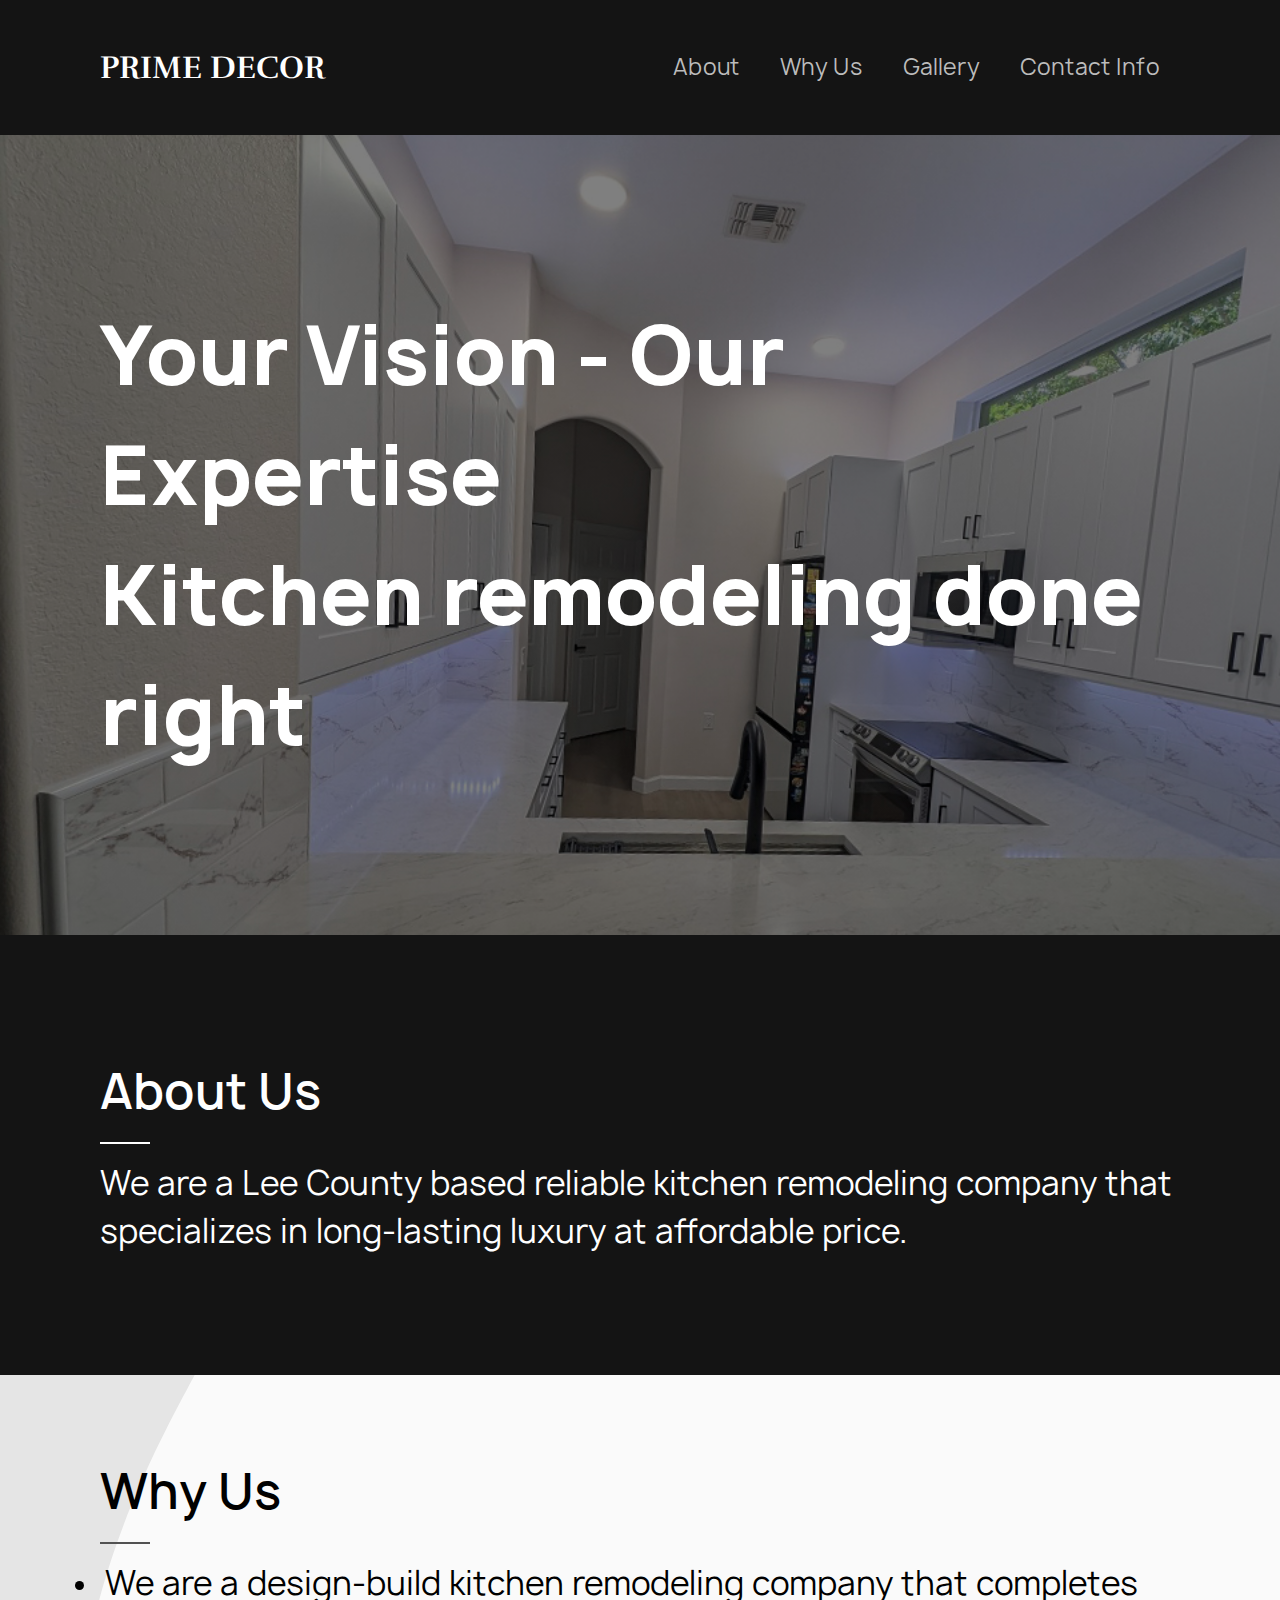
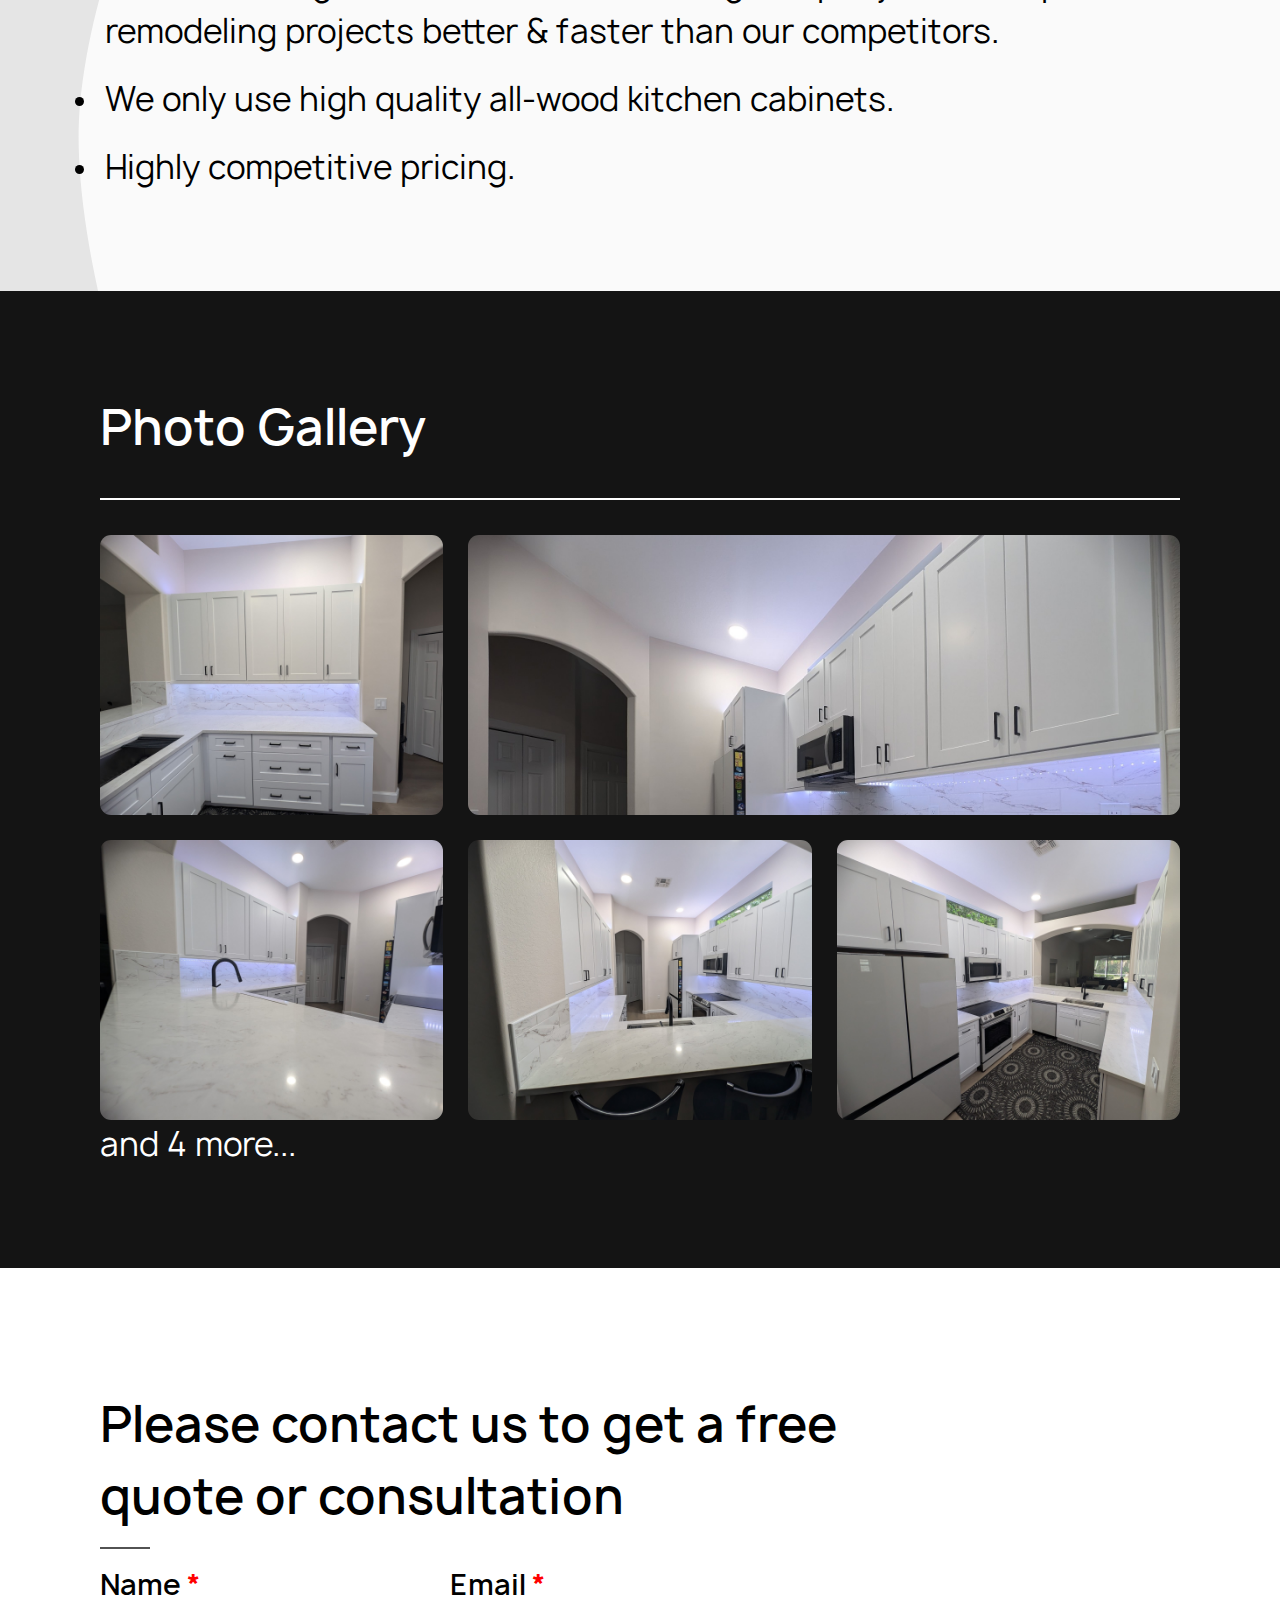
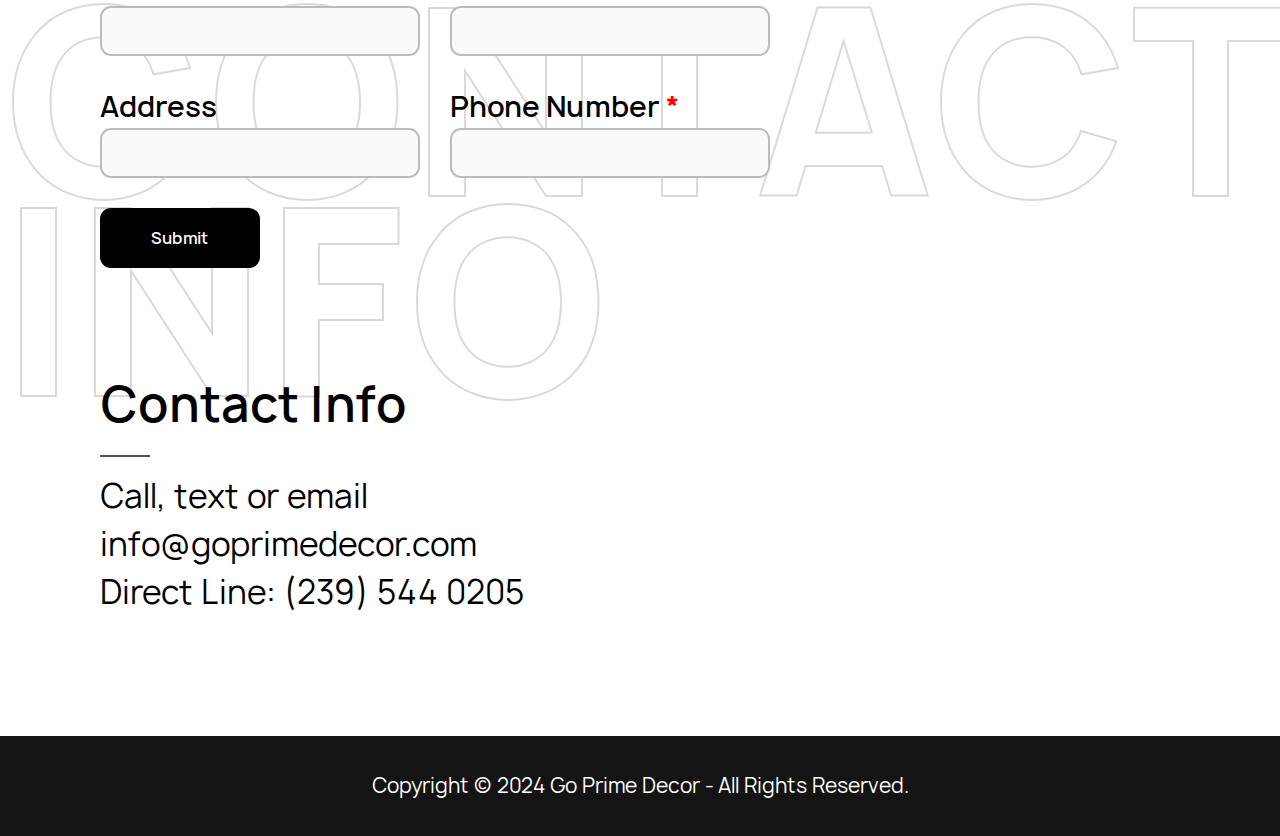
==== commit 0603eb41: "Add files via upload" ====
--- a/index.html
+++ b/index.html
@@ -121,7 +121,7 @@
             <div class="contact-content">
                 <form id="customForm"
                     action="https://docs.google.com/forms/d/e/1FAIpQLSdB0RNNNaiRVLQyKW2r9siZkQvZO6jGthmM1bmb-Pu1xsRMMQ/formResponse"
-                    method="post" target="hidden_iframe" onsubmit="return validateForm();">
+                    method="post" target="hidden_iframe" onsubmit="return validateAndSubmitForm();">
                     <h2 class="contact-title">Please contact us to get a free quote or consultation</h2>
                     <div class="contact-form-row">
                         <div class="contact-form-section">
@@ -143,9 +143,9 @@
                             <input type="text" name="entry.47714304" id="phone">
                         </div>
                     </div>
-                    <button type="Submit">Submit Form</button>
+                    <button type="Submit">Submit</button>
                 </form>
-                <iframe name="hidden_iframe" style="display:none;"></iframe>
+                <iframe name="hidden_iframe" style="display:none;" onload="onFormSubmit();" ></iframe>
             </div>
             <div class="contact-content left">
                 <h2 class="contact-title">Contact Info</h2>
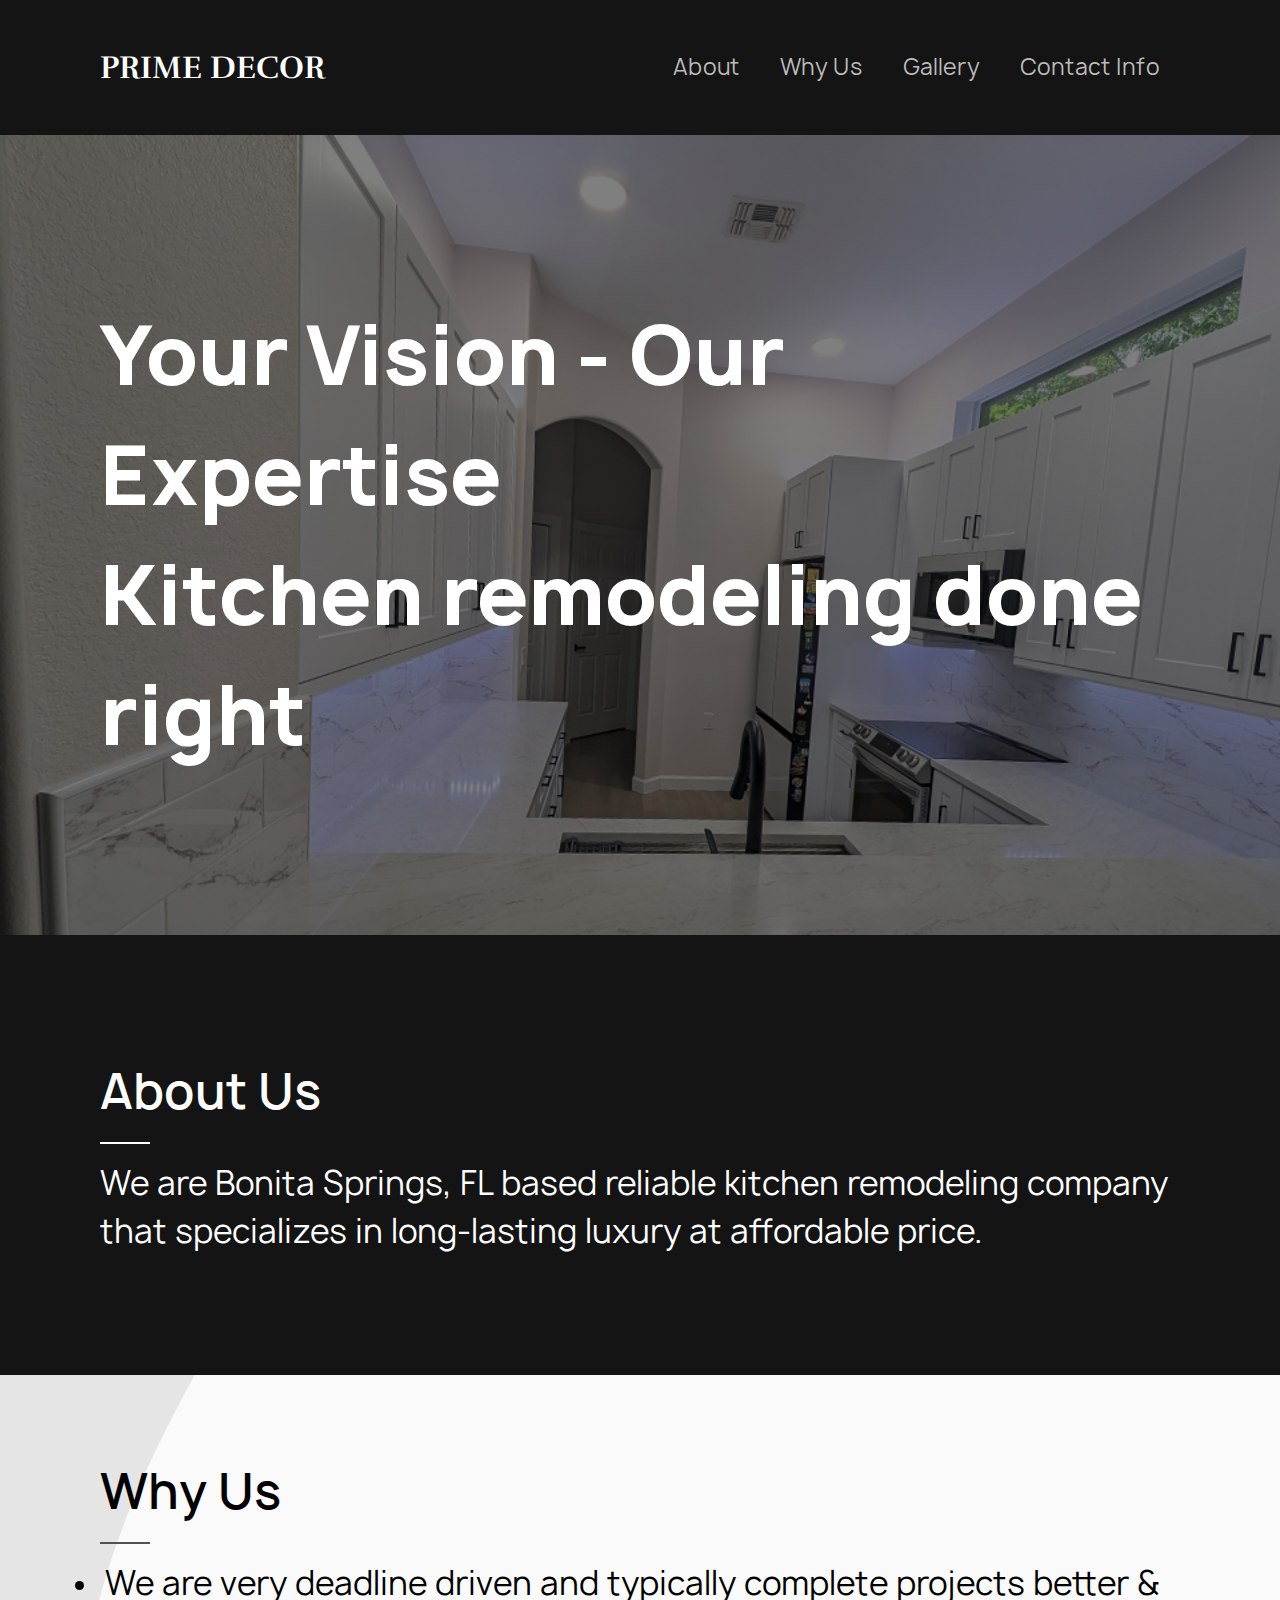
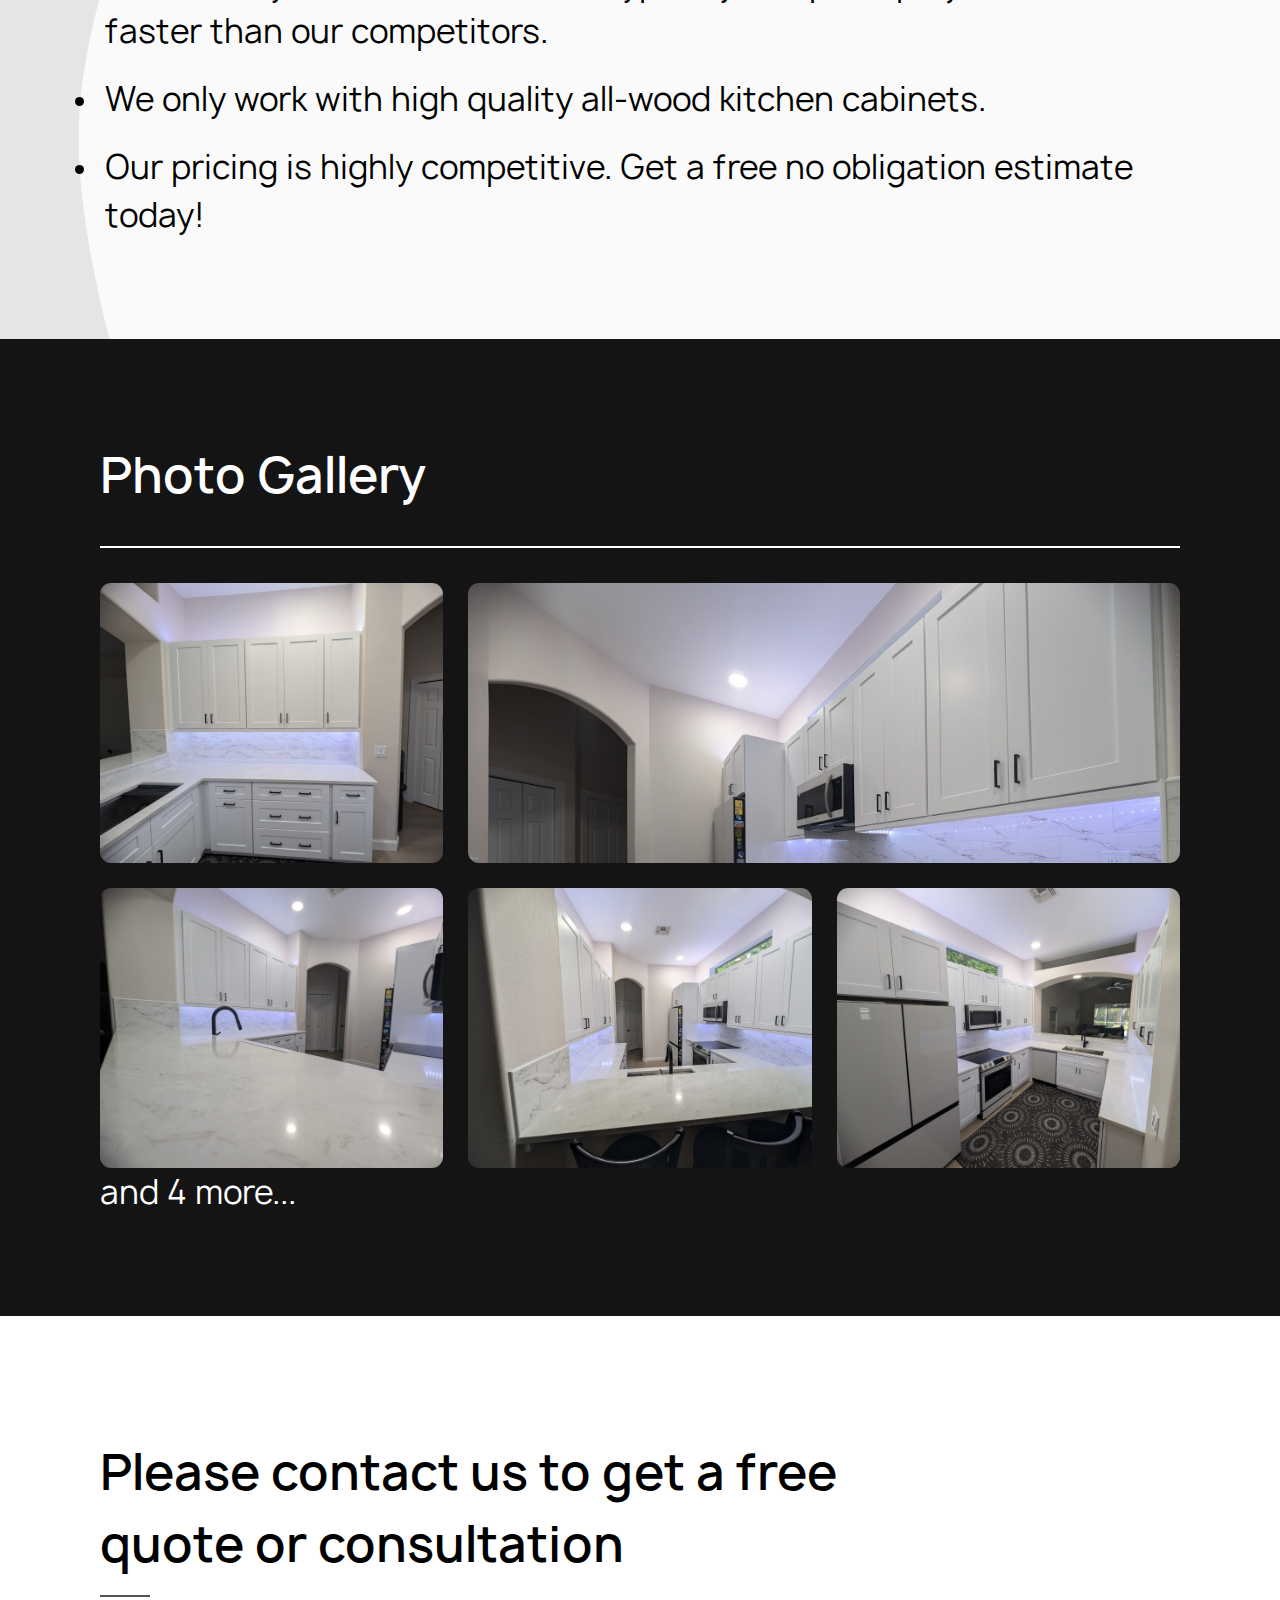
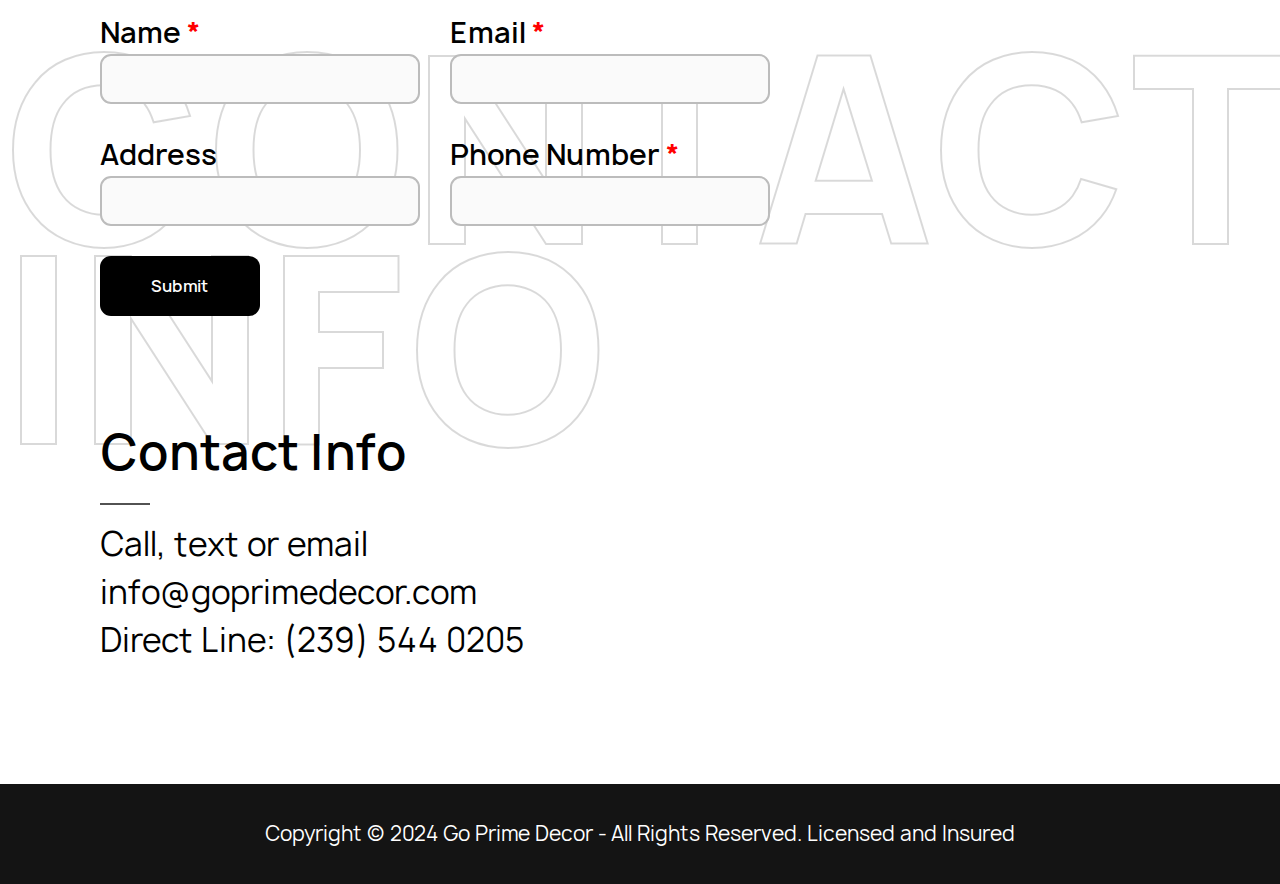
==== commit bf4b5789: "added sitemap, changed text and optimized" ====
--- a/index.html
+++ b/index.html
@@ -9,6 +9,30 @@
     <link rel="stylesheet" href="./styles/styles.css">
     <link rel="stylesheet" href="./styles/lightbox.css">
     <script src="./js/lightbox.js"></script>
+
+    <meta name="description" content="Prime Decor - Reliable kitchen remodeling services in Bonita Springs, FL. Offering high-quality kitchen cabinets and competitive pricing. Get a free estimate today!">
+    <meta name="keywords" content="kitchen remodeling, Bonita Springs, FL, kitchen cabinets, affordable kitchen renovation, high-quality wood cabinets, free estimate, home improvement, luxury kitchen remodeling">
+    <meta name="robots" content="index, follow">
+
+    <script type="application/ld+json">
+        {
+          "@context": "https://schema.org",
+          "@type": "LocalBusiness",
+          "name": "Prime Decor",
+          "description": "Reliable kitchen remodeling company based in Bonita Springs, FL. Specializing in affordable, high-quality kitchen renovations.",
+          "address": {
+            "@type": "PostalAddress",
+            "streetAddress": "1234 Kitchen St.",
+            "addressLocality": "Bonita Springs",
+            "addressRegion": "FL",
+            "postalCode": "34135"
+          },
+          "telephone": "+12395440205",
+          "email": "info@goprimedecor.com",
+          "url": "https://goprimedecor.com"
+        }
+        </script>
+        
 </head>
 
 <body>
@@ -55,7 +79,7 @@
         <section class="about container withline" id="about">
             <h2 class="about-header animate__animated animate__backInLeft">About Us</h2>
             <p class="about-text">
-                We are a Lee County based reliable kitchen remodeling company that
+                We are Bonita Springs, FL based reliable kitchen remodeling company that
                 specializes in long-lasting luxury at affordable price.
             </p>
         </section>
@@ -65,14 +89,13 @@
                 <h2 class="why-header">Why Us</h2>
                 <ul class="why-list">
                     <li class="why-list__item">
-                        <p>We are a design-build kitchen remodeling company that completes remodeling projects better &
-                            faster than our competitors.</p>
+                        <p>We are very deadline driven and typically complete projects better & faster than our competitors.</p>
                     </li>
                     <li class="why-list__item">
-                        <p>We only use high quality all-wood kitchen cabinets.</p>
+                        <p>We only work with high quality all-wood kitchen cabinets.</p>
                     </li>
                     <li class="why-list__item">
-                        <p>Highly competitive pricing.</p>
+                        <p>Our pricing is highly competitive. Get a free no obligation estimate today!</p>
                     </li>
                 </ul>
 
@@ -161,7 +184,7 @@
 
     <footer>
         <section class="footer-section">
-            <p class="footer-text">Copyright © 2024 Go Prime Decor - All Rights Reserved.</p>
+            <p class="footer-text">Copyright © 2024 Go Prime Decor - All Rights Reserved. Licensed and Insured</p>
         </section>
     </footer>
     <script src="./js/script.js"></script>
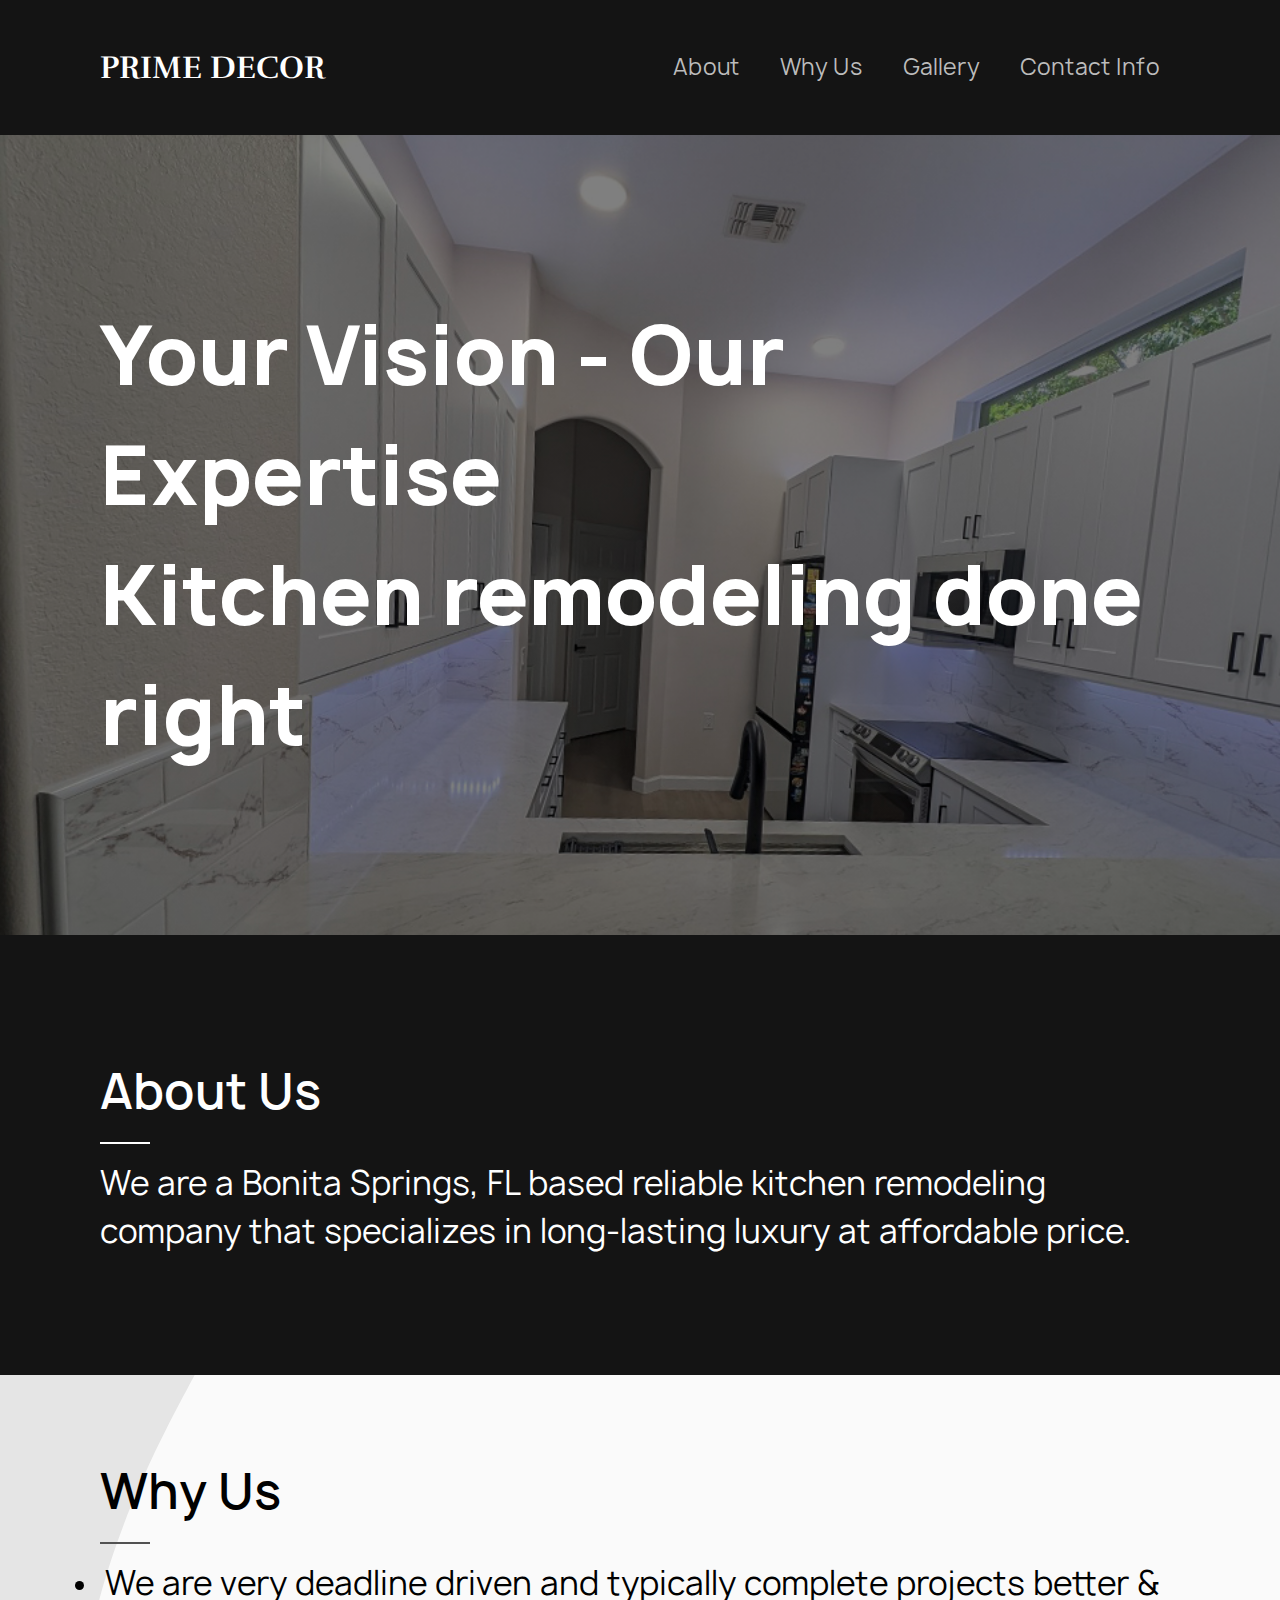
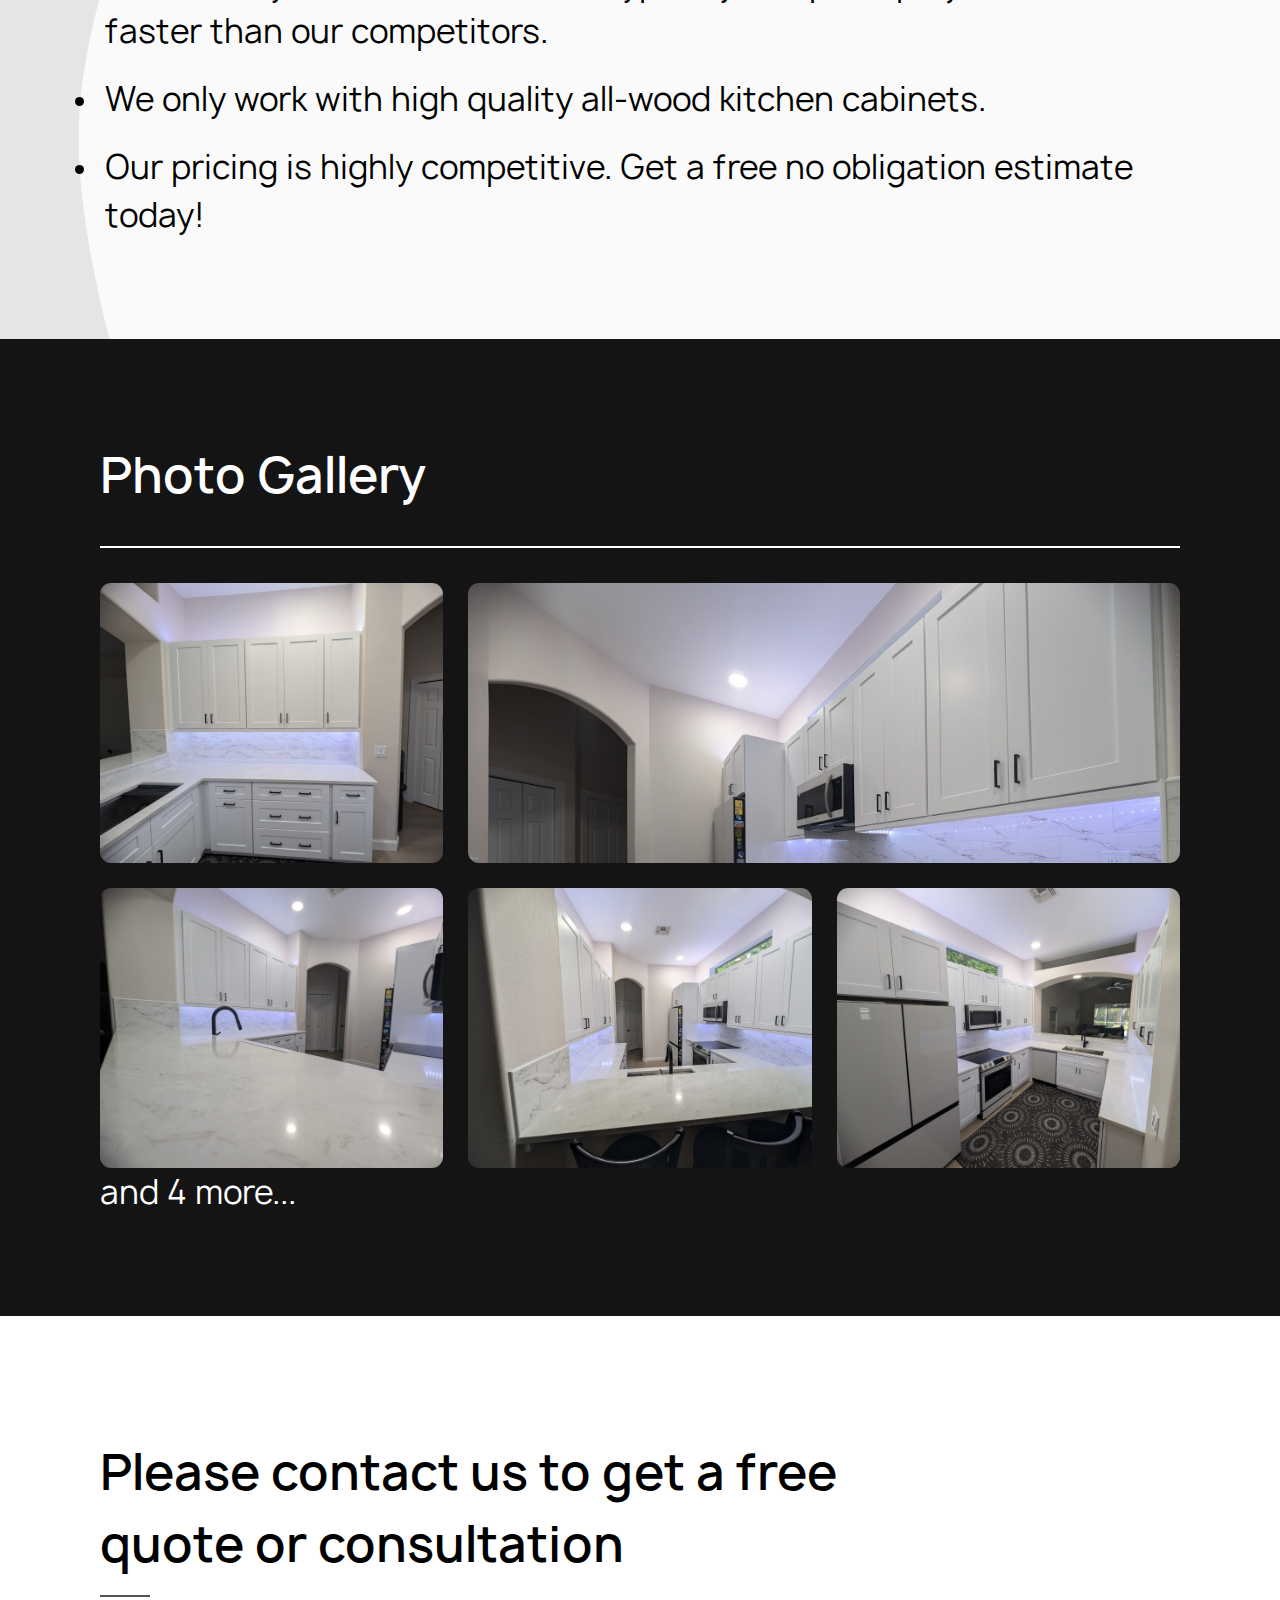
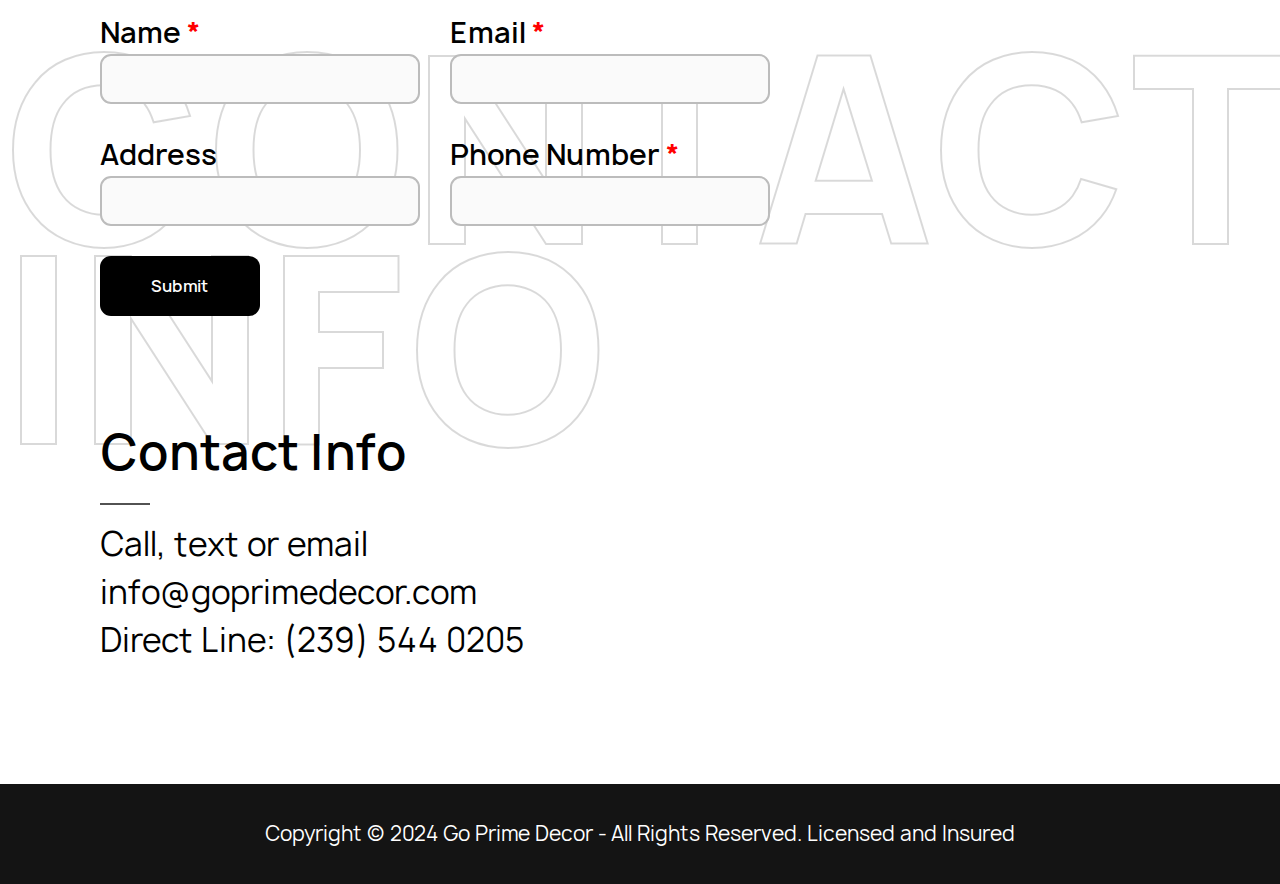
==== commit 0d8d9d46: "Update index.html" ====
--- a/index.html
+++ b/index.html
@@ -79,7 +79,7 @@
         <section class="about container withline" id="about">
             <h2 class="about-header animate__animated animate__backInLeft">About Us</h2>
             <p class="about-text">
-                We are Bonita Springs, FL based reliable kitchen remodeling company that
+                We are a Bonita Springs, FL based reliable kitchen remodeling company that
                 specializes in long-lasting luxury at affordable price.
             </p>
         </section>
@@ -190,4 +190,4 @@
     <script src="./js/script.js"></script>
 </body>
 
-</html>+</html>
